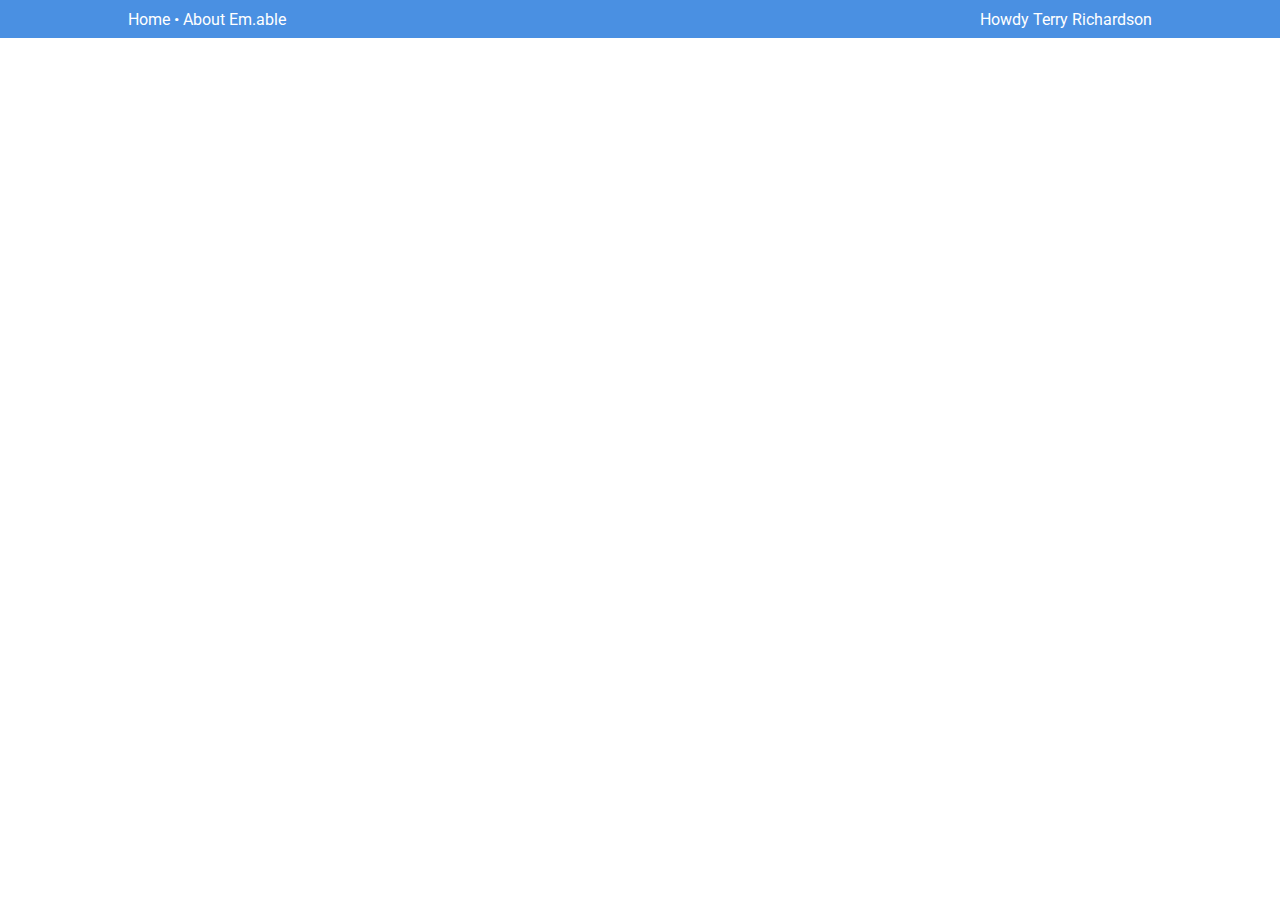
==== index.html @ 3f5e64c6 "Create div.top for index.html" ====
<!DOCTYPE html>
<html lang="en">
<head>
    <meta charset="UTF-8">
    <meta name="viewport" content="width=device-width, initial-scale=1.0">
    <meta http-equiv="X-UA-Compatible" content="ie=edge">
    <title>Document</title>
    <link rel="stylesheet" href="https://use.fontawesome.com/releases/v5.3.1/css/all.css" integrity="sha384-mzrmE5qonljUremFsqc01SB46JvROS7bZs3IO2EmfFsd15uHvIt+Y8vEf7N7fWAU" crossorigin="anonymous">


    <link href="https://fonts.googleapis.com/css?family=Roboto:400,500,700" rel="stylesheet">
    <link rel="stylesheet" href="./style/style.css">
    <link rel="import" href="top.html">
</head>
<body>
    <div class="top center">
        <div class="top-left">
            <p>Home • About Em.able</p>
        </div>
        <div class="top-right">
            <p><span id="hello">Howdy </span><span id="user">Terry Richardson </span><i class="fas fa-angle-down"></i>

            </p>
        </div>
    </div>
    <nav class="menu">

    </nav>
</body>
</html>
---- style/style.css ----
* {
    padding: 0;
    margin: 0;
    font-family: 'Roboto', sans-serif;
}
.center {
    padding:0 10vw;
}
.top {
    background-color: #4a90e2;
    color:#fff;
    display: flex;
    flex-direction: row;
    justify-content: space-between;
    align-items: center;
    height: 38px;
}
.top-right .hello {
    color:#d9e7f8;
    font-weight:500;
}
.top-right .user {
    font-weight: bold;
}
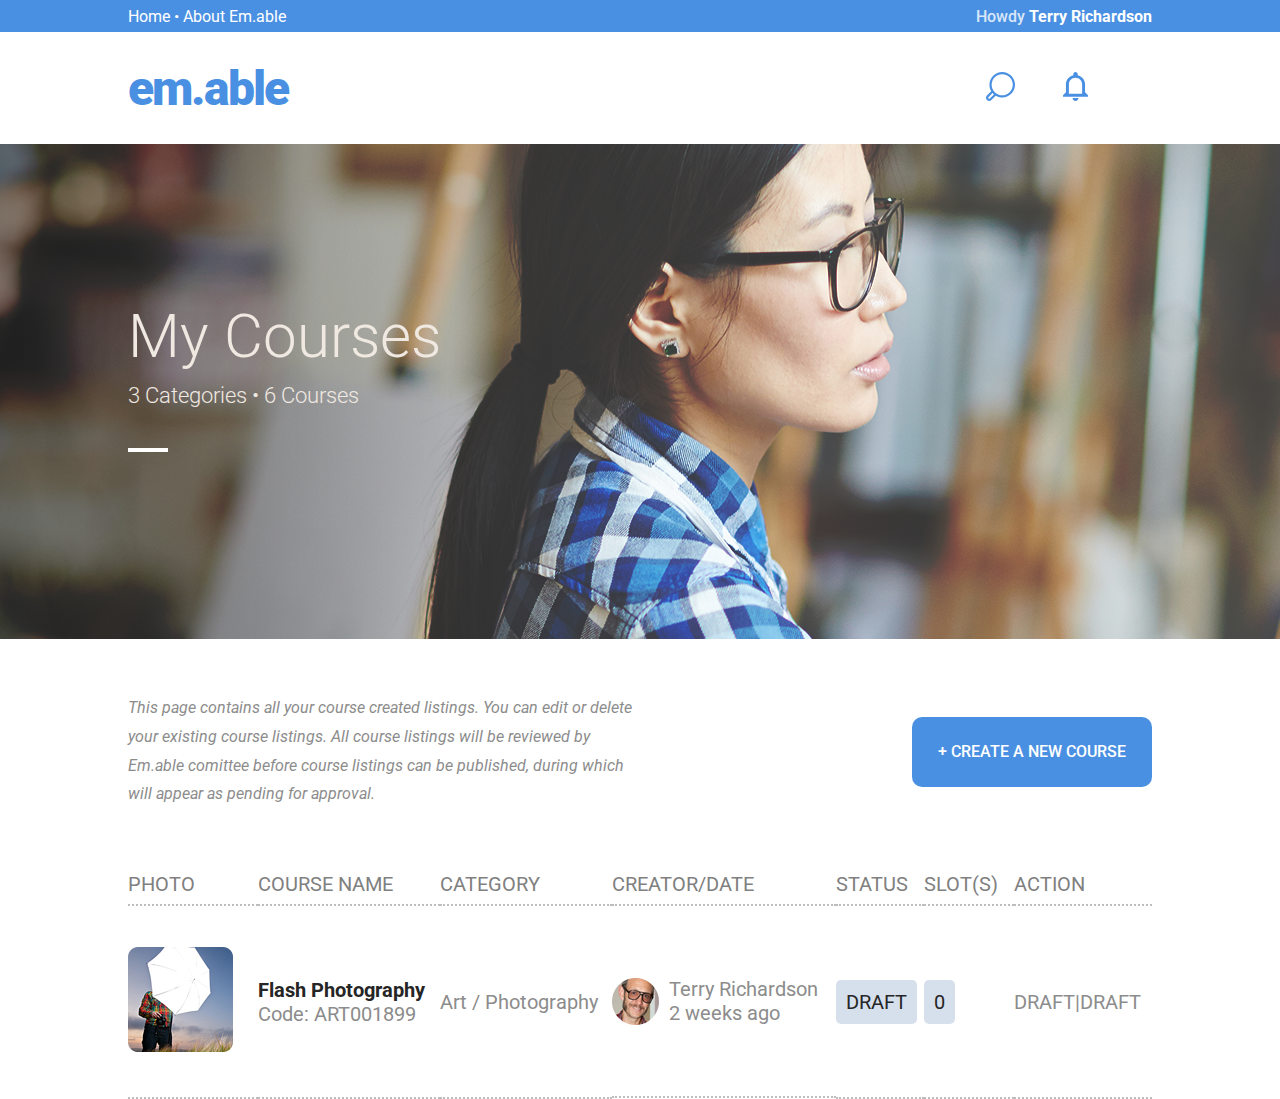
==== commit e8d8e1ee: "Create content for webpage" ====
--- a/index.html
+++ b/index.html
@@ -1,30 +1,94 @@
 <!DOCTYPE html>
 <html lang="en">
+
 <head>
     <meta charset="UTF-8">
     <meta name="viewport" content="width=device-width, initial-scale=1.0">
     <meta http-equiv="X-UA-Compatible" content="ie=edge">
     <title>Document</title>
-    <link rel="stylesheet" href="https://use.fontawesome.com/releases/v5.3.1/css/all.css" integrity="sha384-mzrmE5qonljUremFsqc01SB46JvROS7bZs3IO2EmfFsd15uHvIt+Y8vEf7N7fWAU" crossorigin="anonymous">
+    <link rel="stylesheet" href="https://use.fontawesome.com/releases/v5.3.1/css/all.css" integrity="sha384-mzrmE5qonljUremFsqc01SB46JvROS7bZs3IO2EmfFsd15uHvIt+Y8vEf7N7fWAU"
+        crossorigin="anonymous">
 
 
-    <link href="https://fonts.googleapis.com/css?family=Roboto:400,500,700" rel="stylesheet">
+    <link href="https://fonts.googleapis.com/css?family=Roboto:300,400,500,700,900" rel="stylesheet">
     <link rel="stylesheet" href="./style/style.css">
     <link rel="import" href="top.html">
 </head>
+
 <body>
-    <div class="top center">
-        <div class="top-left">
-            <p>Home • About Em.able</p>
+    <div class="top">
+        <div class="info center">
+            <div class="info-left">
+                <p>Home • About Em.able</p>
+            </div>
+            <div class="info-right">
+                <p><span class="hello">Howdy </span><span class="info-user">Terry Richardson </span>
+                    <a class="info-more" href="#"><i class="fas fa-angle-down"></i></a></i>
+                </p>
+            </div>
         </div>
-        <div class="top-right">
-            <p><span id="hello">Howdy </span><span id="user">Terry Richardson </span><i class="fas fa-angle-down"></i>
+        <nav class="menu center">
+            <div class="logo"><span>em.able</span></div>
+            <ul class="list-menu">
+                <li class="menu-item"><a href="#">My Courses</a></li>
+                <li class="menu-item"><a href="#">My Bookings</a></li>
+                <li class="menu-item"><a href="#">Dashboard</a></li>
+                <li class="menu-item"><a href="#">How it Works</a></li>
+                <li class="menu-item"><a href="#">All Courses</a></li>
+                <li class="menu-item"><a href="#">Blog</a></li>
+                <li class="menu-item"><a href="#">Course Leads</a></li>
+            </ul>
+            <div class="btn">
+                <span class="btn-search"><svg xmlns="http://www.w3.org/2000/svg" xmlns:xlink="http://www.w3.org/1999/xlink"
+                        width="29px" height="29px">
+                        <path fill-rule="evenodd" fill="rgb(74, 144, 226)" d="M25.256,3.746 C22.842,1.335 19.634,0.007 16.221,0.007 C16.220,0.007 16.221,0.007 16.220,0.007 C12.808,0.007 9.599,1.335 7.185,3.746 C4.772,6.158 3.443,9.364 3.443,12.774 C3.443,15.101 4.063,17.333 5.223,19.283 L0.894,23.607 C0.311,24.190 -0.011,24.966 -0.011,25.790 C-0.011,26.615 0.311,27.390 0.894,27.973 L1.009,28.088 C1.593,28.671 2.369,28.992 3.194,28.992 C4.019,28.992 4.795,28.671 5.379,28.088 L9.707,23.763 C11.658,24.922 13.891,25.541 16.220,25.541 C19.633,25.541 22.842,24.213 25.256,21.802 C27.669,19.391 28.998,16.184 28.998,12.774 C28.998,9.364 27.669,6.158 25.256,3.746 ZM3.818,26.529 C3.652,26.696 3.430,26.788 3.194,26.788 C2.958,26.788 2.737,26.696 2.570,26.529 L2.454,26.414 C2.288,26.247 2.196,26.026 2.196,25.790 C2.196,25.554 2.288,25.333 2.454,25.166 L6.529,21.095 C6.738,21.338 6.957,21.573 7.185,21.802 C7.414,22.030 7.650,22.249 7.893,22.458 L3.818,26.529 ZM23.695,20.243 C21.699,22.238 19.044,23.336 16.221,23.336 C13.397,23.336 10.743,22.238 8.746,20.243 C6.749,18.248 5.649,15.596 5.650,12.774 C5.650,9.953 6.749,7.300 8.746,5.305 C10.743,3.311 13.397,2.212 16.221,2.212 C19.044,2.212 21.699,3.311 23.695,5.305 C25.692,7.300 26.792,9.953 26.792,12.774 C26.791,15.596 25.692,18.248 23.695,20.243 Z" />
+                    </svg></span>
+                <span class="btn-notification"><svg xmlns="http://www.w3.org/2000/svg" xmlns:xlink="http://www.w3.org/1999/xlink"
+                        width="25px" height="29px">
+                        <path fill-rule="evenodd" fill="rgb(74, 144, 226)" d="M12.500,29.000 C14.118,29.000 15.441,27.695 15.441,26.100 L9.559,26.100 C9.559,27.695 10.882,29.000 12.500,29.000 ZM22.059,20.300 L22.059,12.325 C22.059,7.830 18.971,4.205 14.706,3.190 L14.706,2.175 C14.706,1.015 13.676,-0.000 12.500,-0.000 C11.324,-0.000 10.294,1.015 10.294,2.175 L10.294,3.190 C6.029,4.205 2.941,7.830 2.941,12.325 L2.941,20.300 L0.000,23.200 L0.000,24.650 L25.000,24.650 L25.000,23.200 L22.059,20.300 ZM19.118,21.750 L5.883,21.750 L5.883,12.325 C5.883,8.700 8.824,5.800 12.500,5.800 C16.176,5.800 19.118,8.700 19.118,12.325 L19.118,21.750 Z" />
+                    </svg></span>
+                <a href="#"><i class="fas fa-bars menu-responsive"></i></a>
+            </div>
 
-            </p>
+        </nav>
+    </div>
+    <section class="banner center">
+        <h1 class="title-course">My Courses</h1>
+        <p class="info-course">3 Categories • 6 Courses</p>
+        <p class="line"></p>
+    </section>
+    <section class="create-course center">
+        <p class="info-create-left">This page contains all your course created listings. You can edit or delete your
+            existing course listings. All course listings will be reviewed by Em.able comittee before course listings
+            can be published, during which will appear as pending for approval.</p>
+        <div class="info-create-right">
+            <a href="#" class="btn-create-course">+ Create a new Course</a>
         </div>
-    </div>
-    <nav class="menu">
+    </section>
+    <section class="table center">
+        <div style="overflow-x:auto;">
+            <table>
+                <tr>
+                    <th>PHOTO</th>
+                    <th>COURSE NAME</th>
+                    <th>CATEGORY</th>
+                    <th>CREATOR/DATE</th>
+                    <th>STATUS</th>
+                    <th>SLOT(S)</th>
+                    <th>ACTION</th>
+                </tr>
+                <tr>
+                    <td class="course-photo-column"><img class="course-photo" src="./img/photo-course-01.png"></td>
+                    <td><span class="course-name">Flash Photography</span><br><span class="course-code">Code: ART001899</span> </td>
+                    <td> <span class="course-category"> Art / Photography</span></td>
+                    <td class="course-creator-column"><img class="avatar-creator" src="img/avatar-creator.png"> <p class="info-creator"><span class="name-creator">Terry Richardson</span><br><span class="course-date">2 weeks ago</span></p></td>
+                    <td><span class="course-status">DRAFT</span></td>
+                    <td><span class="course-slot">0</span></td>
+                    <td><span class="course-action">DRAFT</span>|<span class="course-action">DRAFT</span></td>
+                </tr>
+            </table>
+        </div>
+    </section>
+</body>
 
-    </nav>
-</body>
 </html>--- a/style/style.css
+++ b/style/style.css
@@ -3,22 +3,238 @@
     margin: 0;
     font-family: 'Roboto', sans-serif;
 }
+a {
+    text-decoration: none;
+}
 .center {
+    min-width: 80vw;
     padding:0 10vw;
 }
-.top {
+/* Style top (information & menu bar)*/
+/*1. Style top infomation */
+.info {
     background-color: #4a90e2;
     color:#fff;
     display: flex;
     flex-direction: row;
     justify-content: space-between;
     align-items: center;
-    height: 38px;
-}
-.top-right .hello {
+    height: 2em;
+}
+.info-right .hello {
     color:#d9e7f8;
     font-weight:500;
 }
-.top-right .user {
+.info-right .info-user {
     font-weight: bold;
-}+}
+.info-right .info-more {
+    color:#ffffff;
+}
+/*2. Style menu bar*/
+.menu {
+    display: flex;
+    height: 7em;
+    background-color:#ffffff;
+    justify-content: center;
+    align-items: center;
+    overflow: hidden;
+}
+.menu .logo{
+    flex:1;
+    font-weight: 900;
+    letter-spacing: -2px;
+    color:#4a90e2;
+    font-size:3em;
+    margin-right: 40px;
+}
+.menu .list-menu {
+    height: 100%;
+    display:flex;
+    list-style: none;
+    flex-direction: row;
+    flex:8;
+}
+.menu-item {
+    margin-right: 2em;
+    height: 100%;
+    display: flex;
+    align-items: center;
+}
+.menu-item:hover {
+    border-bottom: #4a90e2 solid 3px;
+}
+.menu-item a{
+    font-size:1.1em;
+    color:#2c2c2c;
+    font-weight: 500;
+    display: flex;
+    min-height: 0em;
+}
+.menu-item a:hover{
+    color:#4a90e2;
+}
+.menu .btn {
+    display: flex;
+    flex:1;
+    flex-direction: row;
+    justify-content: flex-end;
+    align-items: center;
+}
+.menu .btn span{ 
+    padding-left:3em;
+}
+.menu-responsive {
+    display: none;
+    padding-left: 2em;
+    font-size:2em;
+    color: #4a90e2;
+}
+/* Style section banner*/
+.banner {
+    background-image:url('/img/demo-mycourse.jpg.png');
+    background-position: center;
+    background-repeat: no-repeat;
+    background-size:auto;
+    height:55vh;
+    color:#f0e9e1;
+    display: flex;
+    flex-direction: column;
+    justify-content: center;
+}
+.title-course {
+    font-size:60px;
+    font-weight: 300;
+}
+.info-course {
+    padding: 10px 0;
+    font-weight: 300;
+    font-size:1.4em;
+}
+.line { 
+    margin: 30px 0px;
+    width: 40px;
+    height: 4px;
+    background-color: #ffffff;
+}
+/* Style create course*/
+.create-course{
+    display: flex;
+    height: 25vh;
+    align-items: center;
+    
+}
+.info-create-left{
+    display: flex;
+    flex:3;
+    line-height: 180%;
+    font-style: italic;
+    color:#8c8c8c;
+}
+.info-create-right{
+    display: flex;
+    flex:3;
+    justify-content: flex-end;
+}
+.info-create-right .btn-create-course{
+    padding: 10px 20px;
+    display: flex;
+    justify-content: center;
+    align-items: center;
+    text-transform: uppercase;
+    background-color: #4a90e2;
+    width: 200px;
+    height: 50px;
+    border-radius: 10px;
+    color: #ffffff;
+    font-weight: 500;
+    
+}
+/* Table*/
+table {
+    border-collapse: collapse;
+    border-spacing: 0;
+    width: 100%;
+    font-size: 20px;
+}
+
+th {
+    border-bottom: #bdbdbd dotted 2px;
+    text-align: left;
+    padding: 8px 8px 8px 0px;
+    color:#808080;
+    font-weight: 400;
+}
+
+td {    
+    text-align: left;
+    padding-top: 20px;
+    padding-bottom: 20px;
+    border-bottom: #bdbdbd dotted 2px;
+    color: #8c8c8c;
+}
+.course-photo-column{
+    width: 130px;   
+}
+.course-photo {
+}
+.course-name {
+    font-size:20px;
+    font-weight: bold;
+    color: #252525;
+    line-break: 20px;
+}
+.course-code {
+
+}
+.course-category{
+
+}
+.course-status {
+    border-radius: 5px;
+    padding:10px;
+    color: #252525;
+    background-color: #d6e0ed;
+}
+.course-slot {
+    border-radius: 5px;
+    padding:10px;
+    color: #252525;
+    background-color: #d6e0ed;
+}
+.active {
+    background-color: #4a90e2;
+    color: #ffffff;
+}
+/* Style column Course/Date */
+.course-creator-column {
+    display: flex;
+    width: 100%;
+    height:150px;
+    align-items: center;
+}
+.avatar-creator {
+    width: 47px;
+    height: 47px;
+}
+.info-creator {
+    margin-left:10px;
+}
+.name-creator {
+    
+}
+
+.course-action {
+
+}
+
+/* Responsive */
+
+@media (max-width:1496px){
+    .menu .list-menu {
+        display: none;
+      }
+    .menu-responsive {
+        display: block;
+    }
+  }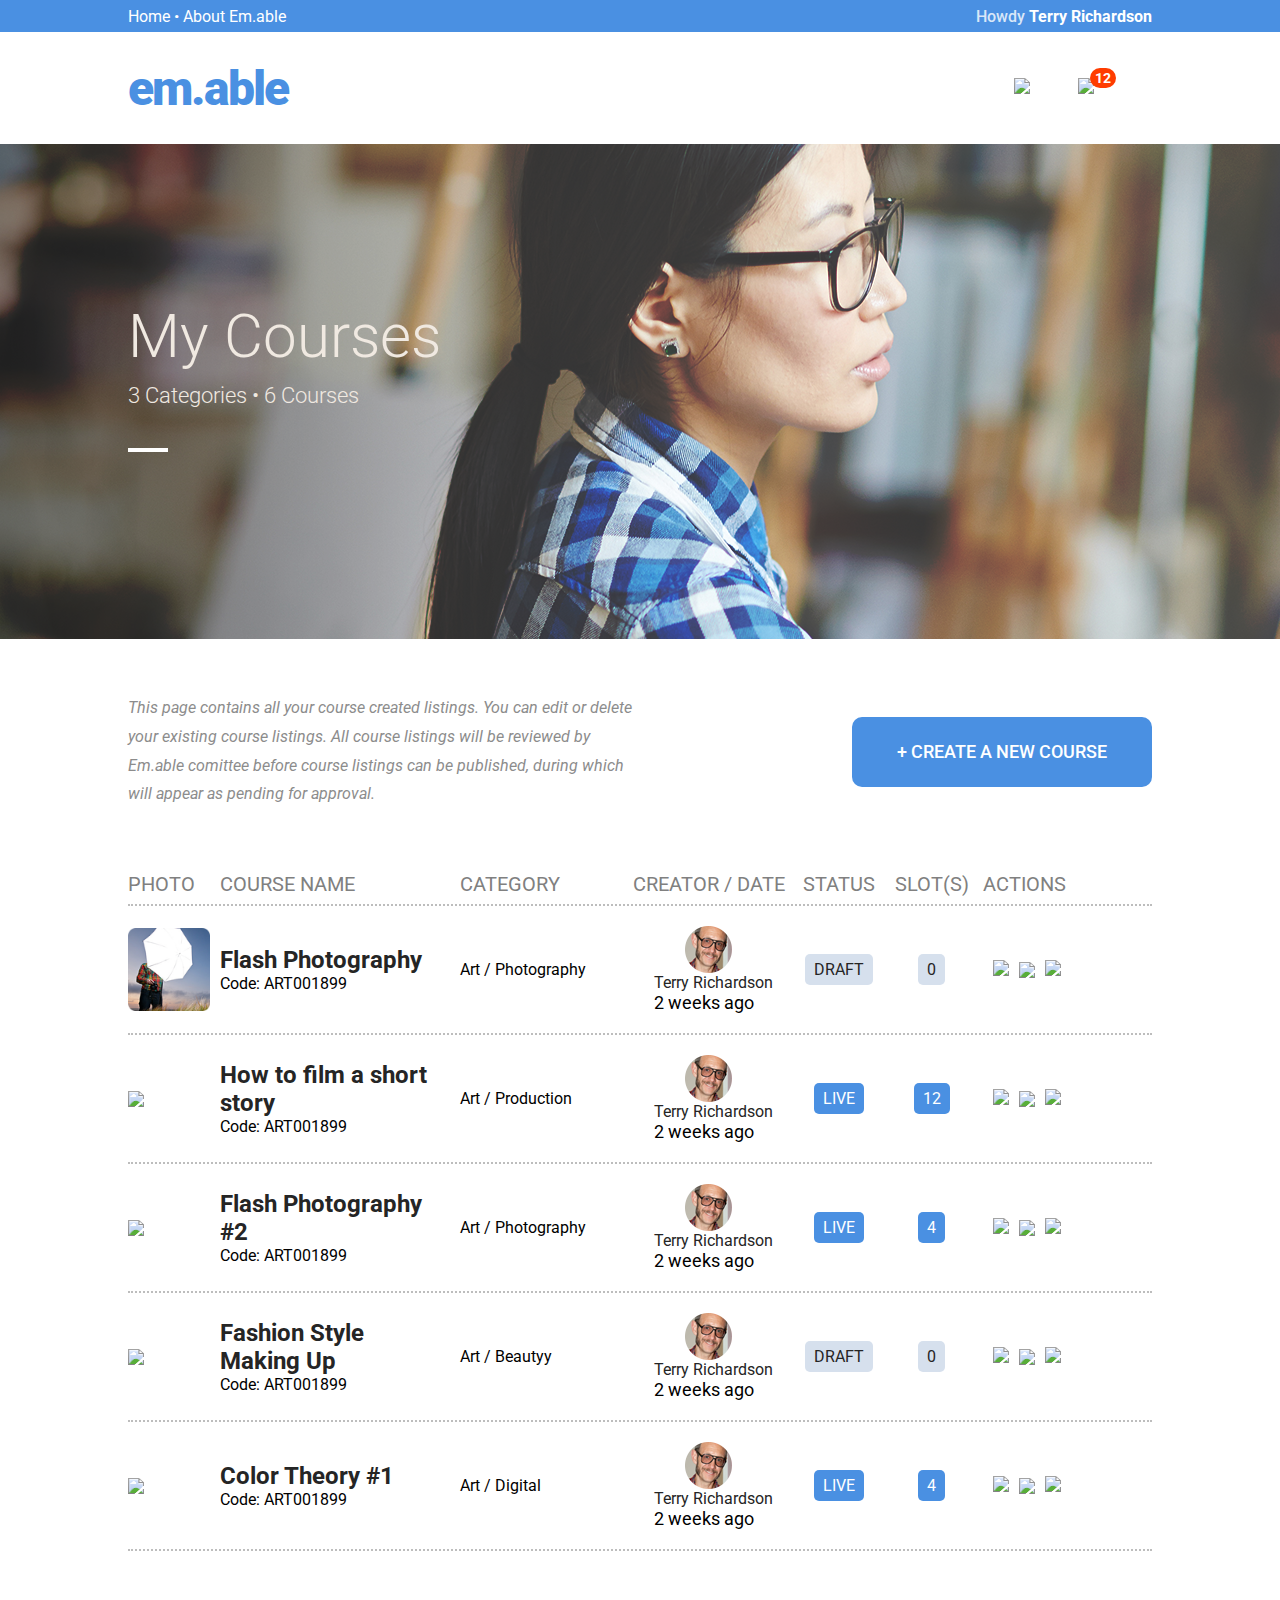
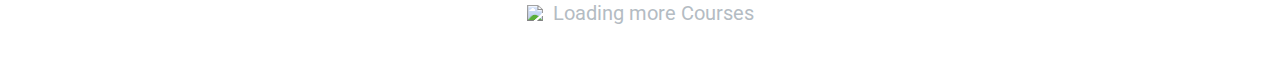
==== commit 89c78e41: "Update responsive" ====
--- a/index.html
+++ b/index.html
@@ -2,93 +2,144 @@
 <html lang="en">
 
 <head>
-    <meta charset="UTF-8">
-    <meta name="viewport" content="width=device-width, initial-scale=1.0">
-    <meta http-equiv="X-UA-Compatible" content="ie=edge">
-    <title>Document</title>
-    <link rel="stylesheet" href="https://use.fontawesome.com/releases/v5.3.1/css/all.css" integrity="sha384-mzrmE5qonljUremFsqc01SB46JvROS7bZs3IO2EmfFsd15uHvIt+Y8vEf7N7fWAU"
-        crossorigin="anonymous">
-
-
-    <link href="https://fonts.googleapis.com/css?family=Roboto:300,400,500,700,900" rel="stylesheet">
-    <link rel="stylesheet" href="./style/style.css">
-    <link rel="import" href="top.html">
+  <meta charset="UTF-8">
+  <meta name="viewport" content="width=device-width">
+  <meta http-equiv="X-UA-Compatible" content="ie=edge">
+  <title>Document</title>
+  <link rel="stylesheet" href="https://use.fontawesome.com/releases/v5.3.1/css/all.css" integrity="sha384-mzrmE5qonljUremFsqc01SB46JvROS7bZs3IO2EmfFsd15uHvIt+Y8vEf7N7fWAU"
+    crossorigin="anonymous">
+  <link href="https://fonts.googleapis.com/css?family=Roboto:300,400,500,700,900" rel="stylesheet">
+  <link rel="stylesheet" href="./style/style.css">
+  <link rel="import" href="top.html">
 </head>
 
 <body>
-    <div class="top">
-        <div class="info center">
-            <div class="info-left">
-                <p>Home • About Em.able</p>
-            </div>
-            <div class="info-right">
-                <p><span class="hello">Howdy </span><span class="info-user">Terry Richardson </span>
-                    <a class="info-more" href="#"><i class="fas fa-angle-down"></i></a></i>
-                </p>
-            </div>
+  <div class="top">
+    <div class="info center">
+      <div class="info-left">
+        <p>Home • About Em.able</p>
+      </div>
+      <div class="info-right">
+        <p><span class="hello">Howdy </span><span class="info-user">Terry Richardson </span>
+          <a class="info-more" href="#"><i class="fas fa-angle-down"></i></a></i>
+        </p>
+      </div>
+    </div>
+    <nav class="menu center">
+      <div class="logo"><span>em.able</span></div>
+      <ul class="list-menu">
+        <li class="menu-item"><a href="#">My Courses</a></li>
+        <li class="menu-item"><a href="#">My Bookings</a></li>
+        <li class="menu-item"><a href="#">Dashboard</a></li>
+        <li class="menu-item"><a href="#">How it Works</a></li>
+        <li class="menu-item"><a href="#">All Courses</a></li>
+        <li class="menu-item"><a href="#">Blog</a></li>
+        <li class="menu-item"><a href="#">Course Leads</a></li>
+      </ul>
+      <div class="btn">
+        <a href="#"><img class="btn-search" src="./img/search.svg"></a>
+        <a href="#"><img class="btn-notification" src="./img/notification.svg"><span class="number-notification" src="./img/number.svg">12</span></a>
+        <a href="#"><i class="fas fa-bars menu-responsive"></i></a>
+      </div>
+    </nav>
+  </div>
+  <section class="banner center">
+    <h1 class="title-course">My Courses</h1>
+    <p class="info-course">3 Categories • 6 Courses</p>
+    <p class="line"></p>
+  </section>
+  <section class="create-course center">
+    <p class="info-create-left">This page contains all your course created listings. You can edit or delete your
+      existing course listings. All course listings will be reviewed by Em.able comittee before course listings
+      can be published, during which will appear as pending for approval.</p>
+    <div class="info-create-right">
+      <button class="btn-create-course">+ Create a new Course</button>
+    </div>
+  </section>
+  <section>
+    <div class="table center">
+      <div class="flex-row-table ">
+        <div class="col-photo heading">PHOTO</div>
+        <div class="col-course-name heading">COURSE NAME</div>
+        <div class="col-category heading">CATEGORY</div>
+        <div class="col-creator-and-date heading">CREATOR / DATE</div>
+        <div class="col-status heading">STATUS</div>
+        <div class="col-slot heading">SLOT(S)</div>
+        <div class="col-action heading">ACTIONS</div>
+      </div>
+      <div class="flex-row-table">
+        <div class="col-photo"><img src="./img/photo-course-01.png"></div>
+        <div class="col-course-name"><span class="course-name">Flash Photography</span><span class="course-code">Code:
+            ART001899</span></div>
+        <div class="col-category"><span class="course-category"> Art / Photography</span></div>
+        <div class="col-creator-and-date"><img class="avatar-creator" src="img/avatar-creator.png">
+          <p class="info-creator"><span class="name-creator">Terry Richardson</span><br><span class="created-date">2
+              weeks ago</span></p>
         </div>
-        <nav class="menu center">
-            <div class="logo"><span>em.able</span></div>
-            <ul class="list-menu">
-                <li class="menu-item"><a href="#">My Courses</a></li>
-                <li class="menu-item"><a href="#">My Bookings</a></li>
-                <li class="menu-item"><a href="#">Dashboard</a></li>
-                <li class="menu-item"><a href="#">How it Works</a></li>
-                <li class="menu-item"><a href="#">All Courses</a></li>
-                <li class="menu-item"><a href="#">Blog</a></li>
-                <li class="menu-item"><a href="#">Course Leads</a></li>
-            </ul>
-            <div class="btn">
-                <span class="btn-search"><svg xmlns="http://www.w3.org/2000/svg" xmlns:xlink="http://www.w3.org/1999/xlink"
-                        width="29px" height="29px">
-                        <path fill-rule="evenodd" fill="rgb(74, 144, 226)" d="M25.256,3.746 C22.842,1.335 19.634,0.007 16.221,0.007 C16.220,0.007 16.221,0.007 16.220,0.007 C12.808,0.007 9.599,1.335 7.185,3.746 C4.772,6.158 3.443,9.364 3.443,12.774 C3.443,15.101 4.063,17.333 5.223,19.283 L0.894,23.607 C0.311,24.190 -0.011,24.966 -0.011,25.790 C-0.011,26.615 0.311,27.390 0.894,27.973 L1.009,28.088 C1.593,28.671 2.369,28.992 3.194,28.992 C4.019,28.992 4.795,28.671 5.379,28.088 L9.707,23.763 C11.658,24.922 13.891,25.541 16.220,25.541 C19.633,25.541 22.842,24.213 25.256,21.802 C27.669,19.391 28.998,16.184 28.998,12.774 C28.998,9.364 27.669,6.158 25.256,3.746 ZM3.818,26.529 C3.652,26.696 3.430,26.788 3.194,26.788 C2.958,26.788 2.737,26.696 2.570,26.529 L2.454,26.414 C2.288,26.247 2.196,26.026 2.196,25.790 C2.196,25.554 2.288,25.333 2.454,25.166 L6.529,21.095 C6.738,21.338 6.957,21.573 7.185,21.802 C7.414,22.030 7.650,22.249 7.893,22.458 L3.818,26.529 ZM23.695,20.243 C21.699,22.238 19.044,23.336 16.221,23.336 C13.397,23.336 10.743,22.238 8.746,20.243 C6.749,18.248 5.649,15.596 5.650,12.774 C5.650,9.953 6.749,7.300 8.746,5.305 C10.743,3.311 13.397,2.212 16.221,2.212 C19.044,2.212 21.699,3.311 23.695,5.305 C25.692,7.300 26.792,9.953 26.792,12.774 C26.791,15.596 25.692,18.248 23.695,20.243 Z" />
-                    </svg></span>
-                <span class="btn-notification"><svg xmlns="http://www.w3.org/2000/svg" xmlns:xlink="http://www.w3.org/1999/xlink"
-                        width="25px" height="29px">
-                        <path fill-rule="evenodd" fill="rgb(74, 144, 226)" d="M12.500,29.000 C14.118,29.000 15.441,27.695 15.441,26.100 L9.559,26.100 C9.559,27.695 10.882,29.000 12.500,29.000 ZM22.059,20.300 L22.059,12.325 C22.059,7.830 18.971,4.205 14.706,3.190 L14.706,2.175 C14.706,1.015 13.676,-0.000 12.500,-0.000 C11.324,-0.000 10.294,1.015 10.294,2.175 L10.294,3.190 C6.029,4.205 2.941,7.830 2.941,12.325 L2.941,20.300 L0.000,23.200 L0.000,24.650 L25.000,24.650 L25.000,23.200 L22.059,20.300 ZM19.118,21.750 L5.883,21.750 L5.883,12.325 C5.883,8.700 8.824,5.800 12.500,5.800 C16.176,5.800 19.118,8.700 19.118,12.325 L19.118,21.750 Z" />
-                    </svg></span>
-                <a href="#"><i class="fas fa-bars menu-responsive"></i></a>
-            </div>
-
-        </nav>
+        <div class="col-status"><span class="course-status">DRAFT</span></div>
+        <div class="col-slot"><span class="course-slot">0</span></div>
+        <div class="col-action"><a href="#edit"><img class="course-action" id="btn-edit" src="./img/edit.svg"></a><img
+            src="img/divide.svg"><a href="#earse"><img class="course-action" id="btn-earse" src="./img/earse.svg"></a></div>
+      </div>
+      <div class="flex-row-table">
+        <div class="col-photo"><img src="./img/photo-course-02.png"></div>
+        <div class="col-course-name"><span class="course-name">How to film a short story</span><span class="course-code">Code:
+            ART001899</span></div>
+        <div class="col-category"><span class="course-category"> Art / Production</span></div>
+        <div class="col-creator-and-date"><img class="avatar-creator" src="img/avatar-creator.png">
+          <p class="info-creator"><span class="name-creator">Terry Richardson</span><br><span class="created-date">2
+              weeks ago</span></p>
+        </div>
+        <div class="col-status"><span class="course-status active">LIVE</span></div>
+        <div class="col-slot"><span class="course-slot active">12</span></div>
+        <div class="col-action"><a href="#edit"><img class="course-action" id="btn-edit" src="./img/edit.svg"></a><img
+            src="img/divide.svg"><a href="#earse"><img class="course-action" id="btn-earse" src="./img/earse.svg"></a></div>
+      </div>
+      <div class="flex-row-table">
+        <div class="col-photo"><img src="./img/photo-course-03.png"></div>
+        <div class="col-course-name"><span class="course-name">Flash Photography #2</span><span class="course-code">Code:
+            ART001899</span></div>
+        <div class="col-category"><span class="course-category"> Art / Photography</span></div>
+        <div class="col-creator-and-date"><img class="avatar-creator" src="img/avatar-creator.png">
+          <p class="info-creator"><span class="name-creator">Terry Richardson</span><br><span class="created-date">2
+              weeks ago</span></p>
+        </div>
+        <div class="col-status"><span class="course-status active">LIVE</span></div>
+        <div class="col-slot"><span class="course-slot active">4</span></div>
+        <div class="col-action"><a href="#edit"><img class="course-action" id="btn-edit" src="./img/edit.svg"></a><img
+            src="img/divide.svg"><a href="#earse"><img class="course-action" id="btn-earse" src="./img/earse.svg"></a></div>
+      </div>
+      <div class="flex-row-table">
+        <div class="col-photo"><img src="./img/photo-course-04.png"></div>
+        <div class="col-course-name"><span class="course-name">Fashion Style Making Up</span><span class="course-code">Code:
+            ART001899</span></div>
+        <div class="col-category"><span class="course-category">Art / Beautyy</span></div>
+        <div class="col-creator-and-date"><img class="avatar-creator" src="img/avatar-creator.png">
+          <p class="info-creator"><span class="name-creator">Terry Richardson</span><br><span class="created-date">2
+              weeks ago</span></p>
+        </div>
+        <div class="col-status"><span class="course-status">DRAFT</span></div>
+        <div class="col-slot"><span class="course-slot">0</span></div>
+        <div class="col-action"><a href="#edit"><img class="course-action" id="btn-edit" src="./img/edit.svg"></a><img
+            src="img/divide.svg"><a href="#earse"><img class="course-action" id="btn-earse" src="./img/earse.svg"></a></div>
+      </div>
+      <div class="flex-row-table">
+        <div class="col-photo"><img src="./img/photo-course-05.png"></div>
+        <div class="col-course-name"><span class="course-name">Color Theory #1</span><span class="course-code">Code:
+            ART001899</span></div>
+        <div class="col-category"><span class="course-category">Art / Digital</span></div>
+        <div class="col-creator-and-date"><img class="avatar-creator" src="img/avatar-creator.png">
+          <p class="info-creator"><span class="name-creator">Terry Richardson</span><br><span class="created-date">2
+              weeks ago</span></p>
+        </div>
+        <div class="col-status"><span class="course-status active">LIVE</span></div>
+        <div class="col-slot"><span class="course-slot active">4</span></div>
+        <div class="col-action"><a href="#edit"><img class="course-action" id="btn-edit" src="./img/edit.svg"></a><img
+            src="img/divide.svg"><a href="#earse"><img class="course-action" id="btn-earse" src="./img/earse.svg"></a></div>
+      </div>
     </div>
-    <section class="banner center">
-        <h1 class="title-course">My Courses</h1>
-        <p class="info-course">3 Categories • 6 Courses</p>
-        <p class="line"></p>
-    </section>
-    <section class="create-course center">
-        <p class="info-create-left">This page contains all your course created listings. You can edit or delete your
-            existing course listings. All course listings will be reviewed by Em.able comittee before course listings
-            can be published, during which will appear as pending for approval.</p>
-        <div class="info-create-right">
-            <a href="#" class="btn-create-course">+ Create a new Course</a>
-        </div>
-    </section>
-    <section class="table center">
-        <div style="overflow-x:auto;">
-            <table>
-                <tr>
-                    <th>PHOTO</th>
-                    <th>COURSE NAME</th>
-                    <th>CATEGORY</th>
-                    <th>CREATOR/DATE</th>
-                    <th>STATUS</th>
-                    <th>SLOT(S)</th>
-                    <th>ACTION</th>
-                </tr>
-                <tr>
-                    <td class="course-photo-column"><img class="course-photo" src="./img/photo-course-01.png"></td>
-                    <td><span class="course-name">Flash Photography</span><br><span class="course-code">Code: ART001899</span> </td>
-                    <td> <span class="course-category"> Art / Photography</span></td>
-                    <td class="course-creator-column"><img class="avatar-creator" src="img/avatar-creator.png"> <p class="info-creator"><span class="name-creator">Terry Richardson</span><br><span class="course-date">2 weeks ago</span></p></td>
-                    <td><span class="course-status">DRAFT</span></td>
-                    <td><span class="course-slot">0</span></td>
-                    <td><span class="course-action">DRAFT</span>|<span class="course-action">DRAFT</span></td>
-                </tr>
-            </table>
-        </div>
-    </section>
+  </section>
+  <p class="loading-more center"><img src="./img/loading.svg"> Loading more Courses</p>
 </body>
 
 </html>--- a/style/style.css
+++ b/style/style.css
@@ -3,238 +3,453 @@
     margin: 0;
     font-family: 'Roboto', sans-serif;
 }
+
 a {
     text-decoration: none;
 }
+
 .center {
     min-width: 80vw;
-    padding:0 10vw;
-}
+    padding: 0 10vw;
+}
+
 /* Style top (information & menu bar)*/
 /*1. Style top infomation */
 .info {
     background-color: #4a90e2;
-    color:#fff;
+    color: #fff;
     display: flex;
     flex-direction: row;
     justify-content: space-between;
     align-items: center;
     height: 2em;
 }
+
 .info-right .hello {
-    color:#d9e7f8;
-    font-weight:500;
-}
+    color: #d9e7f8;
+    font-weight: 500;
+}
+
 .info-right .info-user {
     font-weight: bold;
 }
+
 .info-right .info-more {
-    color:#ffffff;
-}
+    color: #ffffff;
+}
+
 /*2. Style menu bar*/
 .menu {
     display: flex;
     height: 7em;
-    background-color:#ffffff;
+    background-color: #ffffff;
     justify-content: center;
     align-items: center;
     overflow: hidden;
 }
-.menu .logo{
-    flex:1;
+
+.menu .logo {
+    flex: 1;
     font-weight: 900;
     letter-spacing: -2px;
-    color:#4a90e2;
-    font-size:3em;
+    color: #4a90e2;
+    font-size: 3em;
     margin-right: 40px;
 }
+
 .menu .list-menu {
     height: 100%;
-    display:flex;
+    display: flex;
     list-style: none;
     flex-direction: row;
-    flex:8;
-}
+    flex: 8;
+}
+
 .menu-item {
     margin-right: 2em;
     height: 100%;
     display: flex;
     align-items: center;
 }
+
 .menu-item:hover {
     border-bottom: #4a90e2 solid 3px;
 }
-.menu-item a{
-    font-size:1.1em;
-    color:#2c2c2c;
+
+.menu-item a {
+    font-size: 20px;
+    color: #2c2c2c;
     font-weight: 500;
     display: flex;
     min-height: 0em;
 }
-.menu-item a:hover{
-    color:#4a90e2;
-}
+
+.menu-item a:hover {
+    color: #4a90e2;
+}
+
 .menu .btn {
     display: flex;
-    flex:1;
+    flex: 1;
     flex-direction: row;
     justify-content: flex-end;
-    align-items: center;
-}
-.menu .btn span{ 
-    padding-left:3em;
-}
+    align-items: flex-start;
+}
+
+.btn-search,
+.btn-notification {
+    margin-left: 3em;
+    user-select: none;
+}
+
+.btn-notification {
+    position: absolute;
+}
+
+.number-notification {
+    background-color: #ff3c00;
+    padding: 2px 5px;
+    position: relative;
+    color: #ffffff;
+    font-size: 14px;
+    font-weight: bold;
+    border-radius: 10px;
+    left: 60px;
+    top: -10px;
+    user-select: none;
+}
+
 .menu-responsive {
     display: none;
-    padding-left: 2em;
-    font-size:2em;
+    padding-left: 3em;
+    font-size: 2em;
     color: #4a90e2;
 }
+
 /* Style section banner*/
 .banner {
-    background-image:url('/img/demo-mycourse.jpg.png');
+    background-image: url('/img/demo-mycourse.jpg.png');
     background-position: center;
     background-repeat: no-repeat;
-    background-size:auto;
-    height:55vh;
-    color:#f0e9e1;
+    background-size: auto;
+    height: 55vh;
+    color: #f0e9e1;
     display: flex;
     flex-direction: column;
     justify-content: center;
 }
+
 .title-course {
-    font-size:60px;
+    font-size: 60px;
     font-weight: 300;
 }
+
 .info-course {
     padding: 10px 0;
     font-weight: 300;
-    font-size:1.4em;
-}
-.line { 
+    font-size: 1.4em;
+}
+
+.line {
     margin: 30px 0px;
     width: 40px;
     height: 4px;
     background-color: #ffffff;
 }
+
 /* Style create course*/
-.create-course{
-    display: flex;
-    height: 25vh;
-    align-items: center;
-    
-}
-.info-create-left{
-    display: flex;
-    flex:3;
+.create-course {
+    display: flex;
+    min-height: 25vh;
+    align-items: center;
+    flex-wrap: wrap;
+}
+
+.info-create-left {
+    padding: 20px 0px;
+    min-width: 380px;
+    display: flex;
+    flex: 3;
     line-height: 180%;
     font-style: italic;
-    color:#8c8c8c;
-}
-.info-create-right{
-    display: flex;
-    flex:3;
+    color: #8c8c8c;
+}
+
+.info-create-right {
+    margin: 20px 0px;
+    display: flex;
+    flex: 3;
     justify-content: flex-end;
 }
-.info-create-right .btn-create-course{
-    padding: 10px 20px;
+
+.info-create-right .btn-create-course {
     display: flex;
     justify-content: center;
     align-items: center;
     text-transform: uppercase;
     background-color: #4a90e2;
-    width: 200px;
-    height: 50px;
+    width: 300px;
+    height: 70px;
     border-radius: 10px;
     color: #ffffff;
     font-weight: 500;
-    
-}
-/* Table*/
-table {
-    border-collapse: collapse;
-    border-spacing: 0;
-    width: 100%;
-    font-size: 20px;
-}
-
-th {
+    font-size: 18px;
+    border-style: none;
+}
+
+/* Table flex */
+.flex-row-table {
+    display: flex;
     border-bottom: #bdbdbd dotted 2px;
-    text-align: left;
-    padding: 8px 8px 8px 0px;
-    color:#808080;
-    font-weight: 400;
-}
-
-td {    
+}
+
+.col-photo,
+.col-course-name,
+.col-category,
+.col-creator-and-date,
+.col-status,
+.col-slot,
+.col-action {
+    display: flex;
     text-align: left;
     padding-top: 20px;
     padding-bottom: 20px;
-    border-bottom: #bdbdbd dotted 2px;
-    color: #8c8c8c;
-}
-.course-photo-column{
-    width: 130px;   
-}
-.course-photo {
-}
+    padding-right: 10px;
+    justify-content: flex-start;
+    align-items: center;
+}
+
+.col-photo {
+    flex: 1 1 8.333%;
+}
+
+.col-course-name {
+    flex: 1 3 25%;
+    flex-direction: column;
+    justify-content: center;
+    align-items: flex-start;
+}
+
+.col-category {
+    flex: 1 2 16.666%;
+    /* min-width: 100px; */
+}
+
+.col-creator-and-date {
+    flex: 1 2 16.666%;
+    /* min-width: 100px; */
+}
+
+.col-status {
+    flex: 1 1 8.333%;
+    /* min-width: 50px; */
+}
+
+.col-slot {
+    flex: 1 1 8.333%;
+    /* min-width: 50px; */
+}
+
+.col-action {
+    flex: 1 2 16.666%;
+    /* min-width: 50px; */
+}
+
+.heading {
+    font-size: 20px;
+    text-align: left;
+    padding: 8px 8px 8px 0px;
+    color: #808080;
+    font-weight: 400;
+    padding-right: 10px;
+}
+
+.col-photo img {
+    max-width: 100%;
+    height: auto;
+}
+
 .course-name {
-    font-size:20px;
+    font-size: 24px;
     font-weight: bold;
     color: #252525;
-    line-break: 20px;
-}
-.course-code {
-
-}
-.course-category{
-
-}
-.course-status {
+}
+
+.course-status,
+.course-slot {
     border-radius: 5px;
-    padding:10px;
+    padding: 0.5vw 0.7vw;
     color: #252525;
     background-color: #d6e0ed;
 }
-.course-slot {
-    border-radius: 5px;
-    padding:10px;
-    color: #252525;
-    background-color: #d6e0ed;
-}
+
 .active {
     background-color: #4a90e2;
     color: #ffffff;
 }
+
 /* Style column Course/Date */
-.course-creator-column {
-    display: flex;
-    width: 100%;
-    height:150px;
-    align-items: center;
-}
 .avatar-creator {
-    width: 47px;
-    height: 47px;
-}
+    max-width: 100%;
+    height: auto;
+}
+
 .info-creator {
-    margin-left:10px;
-}
+    margin-left: 10px;
+}
+
 .name-creator {
-    
-}
-
+    color: #252525;
+}
+
+.created-date {
+    font-size: 18px;
+}
+
+/* Style course status */
 .course-action {
-
+    margin: 10px;
+    max-width: 100%;
+}
+
+.loading-more {
+    margin: 50px 0px;
+    display: flex;
+    justify-content: center;
+    align-items: center;
+    color: #b4bcc3;
+    font-size: 20px;
+}
+
+.loading-more img {
+    margin-right: 10px;
 }
 
 /* Responsive */
-
-@media (max-width:1496px){
+@media (max-width:1558px) {
     .menu .list-menu {
         display: none;
-      }
+    }
+
     .menu-responsive {
         display: block;
     }
-  }+}
+
+@media (max-width:1448px) {
+    .col-creator-and-date {
+        flex-direction: column;
+    }
+
+    .col-status,
+    .col-slot {
+        align-items: center;
+        justify-content: center;
+    }
+}
+
+@media (max-width:1184px) {
+    .table * {
+        font-size: 14px;
+    }
+}
+
+@media (max-width:1110px) {
+    .avatar-creator {
+        display: none;
+    }
+
+    .col-creator-and-date {
+        align-items: flex-start;
+        justify-content: center;
+    }
+
+    .info-creator {
+        margin: 0;
+    }
+}
+
+@media (max-width:896px) {
+    .create-course {
+        flex-direction: column;
+    }
+
+    /* .btn-create-course {
+        justify-content: center;
+        margin: 20px 0px;
+        width: 150px!important;
+        height: 35px!important;
+        border-radius: 10px;
+        color: #ffffff;
+        font-weight: 500;
+        font-size: 14px;
+    } */
+}
+
+@media (max-width:896px) {
+    .col-photo {
+        display: none;
+    }
+
+    .menu .logo {
+        font-size: 32px;
+    }
+
+    .info {
+        font-size: 12px;
+    }
+
+    .info-create-left {
+        font-size: 14px;
+    }
+
+    .heading {
+        font-size: 12px;
+        text-align: center;
+    }
+
+    .col-action.heading {
+        justify-content: center;
+    }
+}
+
+@media (max-width:666px) {
+    .col-category {
+        display: none;
+    }
+
+    .course-action {
+        width: 50%;
+    }
+}
+
+@media (max-width:411px) {
+    .info-create-left {
+        display: none;
+    }
+    .table * {
+        font-size: 12px;
+    }
+
+    .heading {
+        font-size: 10px;
+    }
+
+    .btn-search,
+    .btn-notification {
+        margin-left: 0;
+    }
+
+    .menu-responsive {
+        padding-left: 0;
+    }
+
+    .menu .btn {
+        justify-content: space-between;
+    }
+
+    .number-notification {
+        left: 10px;
+        top: -10px;
+    }
+}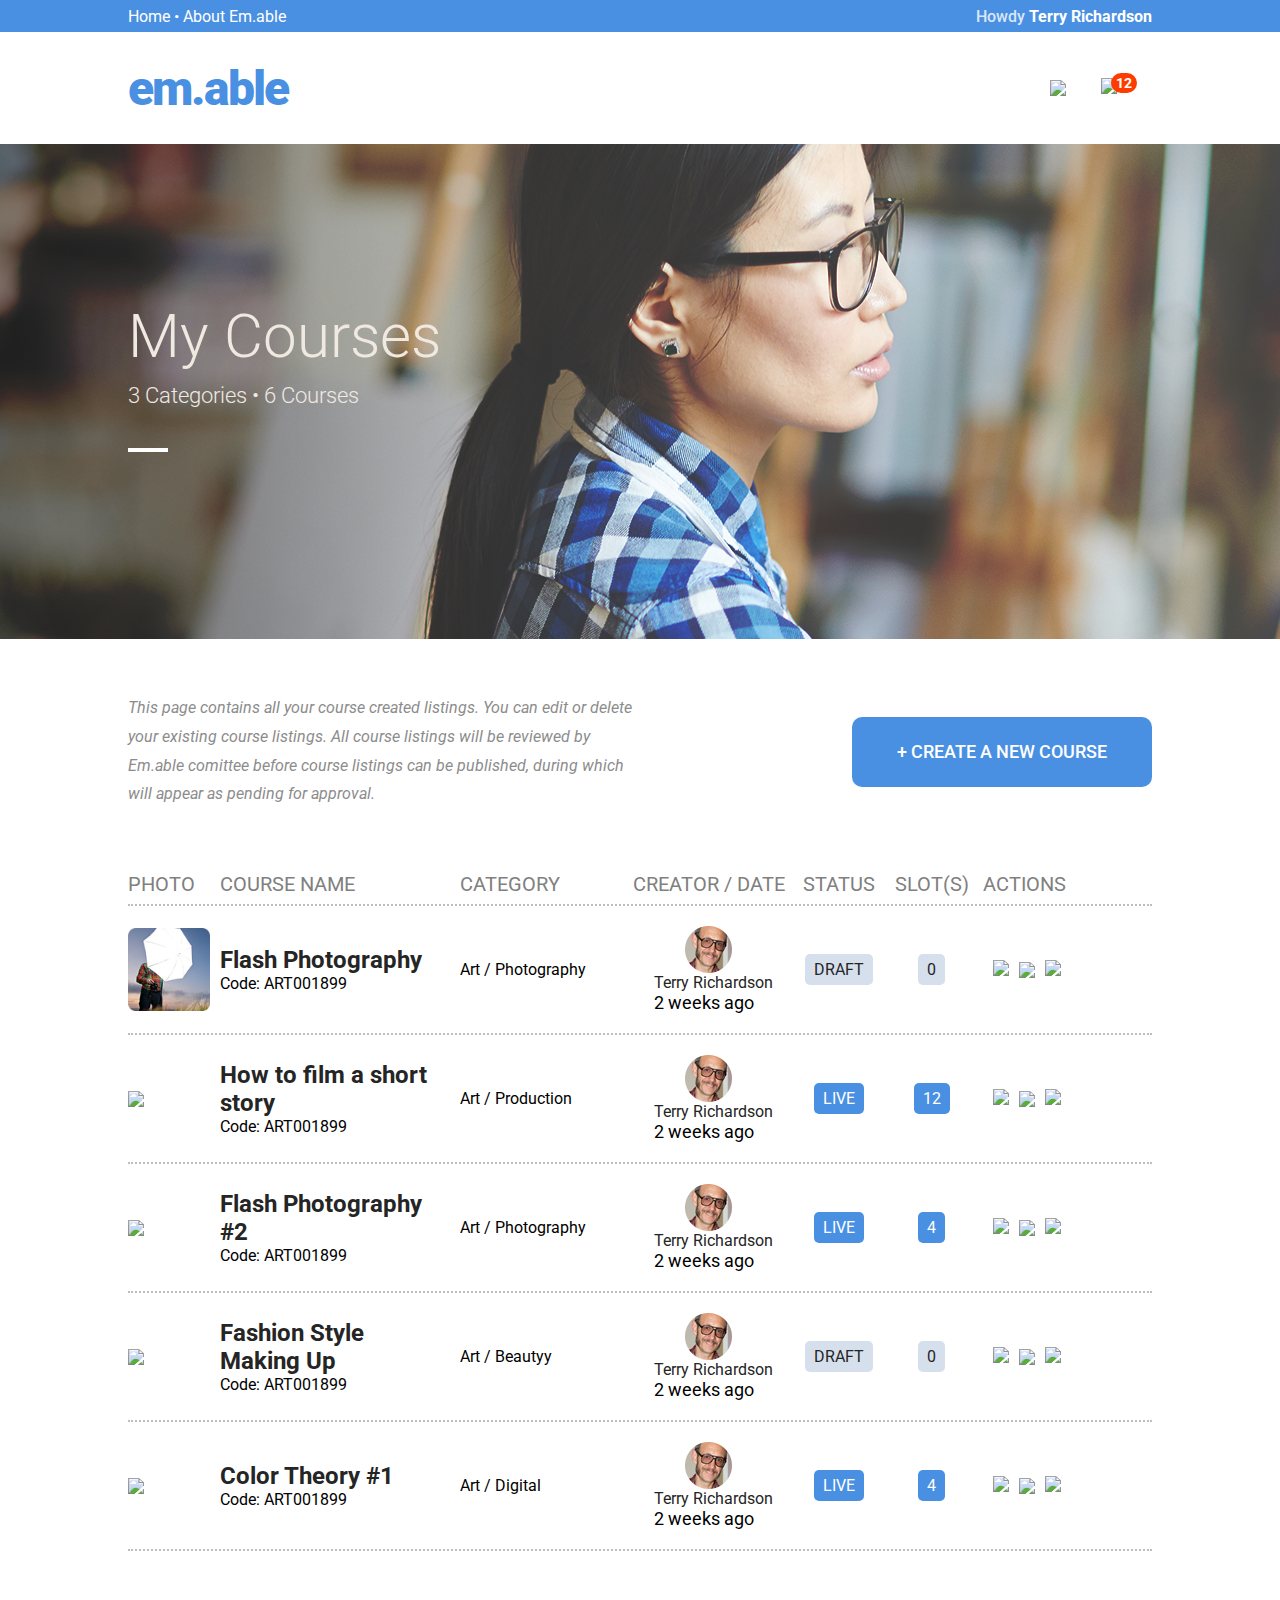
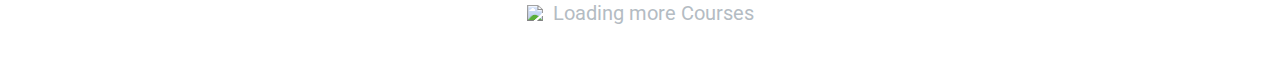
==== commit a1e7ce7f: "Update responsive for menu button" ====
--- a/index.html
+++ b/index.html
@@ -37,9 +37,12 @@
         <li class="menu-item"><a href="#">Course Leads</a></li>
       </ul>
       <div class="btn">
-        <a href="#"><img class="btn-search" src="./img/search.svg"></a>
-        <a href="#"><img class="btn-notification" src="./img/notification.svg"><span class="number-notification" src="./img/number.svg">12</span></a>
-        <a href="#"><i class="fas fa-bars menu-responsive"></i></a>
+        <img class="btn-search" src="./img/search.svg">
+        <div class="btn-notification">
+          <img src="img/notification.svg">
+          <span class="number-notification">12</span>
+        </div>
+        <i class="fas fa-bars menu-responsive"></i>
       </div>
     </nav>
   </div>
--- a/style/style.css
+++ b/style/style.css
@@ -93,35 +93,35 @@
     flex: 1;
     flex-direction: row;
     justify-content: flex-end;
-    align-items: flex-start;
+    align-items: center;
 }
 
 .btn-search,
 .btn-notification {
-    margin-left: 3em;
-    user-select: none;
+   
 }
 
 .btn-notification {
-    position: absolute;
+    position: relative;
+    margin-left: 35px;
 }
 
 .number-notification {
     background-color: #ff3c00;
     padding: 2px 5px;
-    position: relative;
+    position: absolute;
     color: #ffffff;
     font-size: 14px;
     font-weight: bold;
     border-radius: 10px;
-    left: 60px;
-    top: -10px;
+    left: 10px;
+    top: -5px;
     user-select: none;
 }
 
 .menu-responsive {
     display: none;
-    padding-left: 3em;
+    margin-left: 35px;
     font-size: 2em;
     color: #4a90e2;
 }
@@ -435,14 +435,14 @@
         font-size: 10px;
     }
 
-    .btn-search,
+    /* .btn-search,
     .btn-notification {
         margin-left: 0;
     }
 
     .menu-responsive {
         padding-left: 0;
-    }
+    } */
 
     .menu .btn {
         justify-content: space-between;
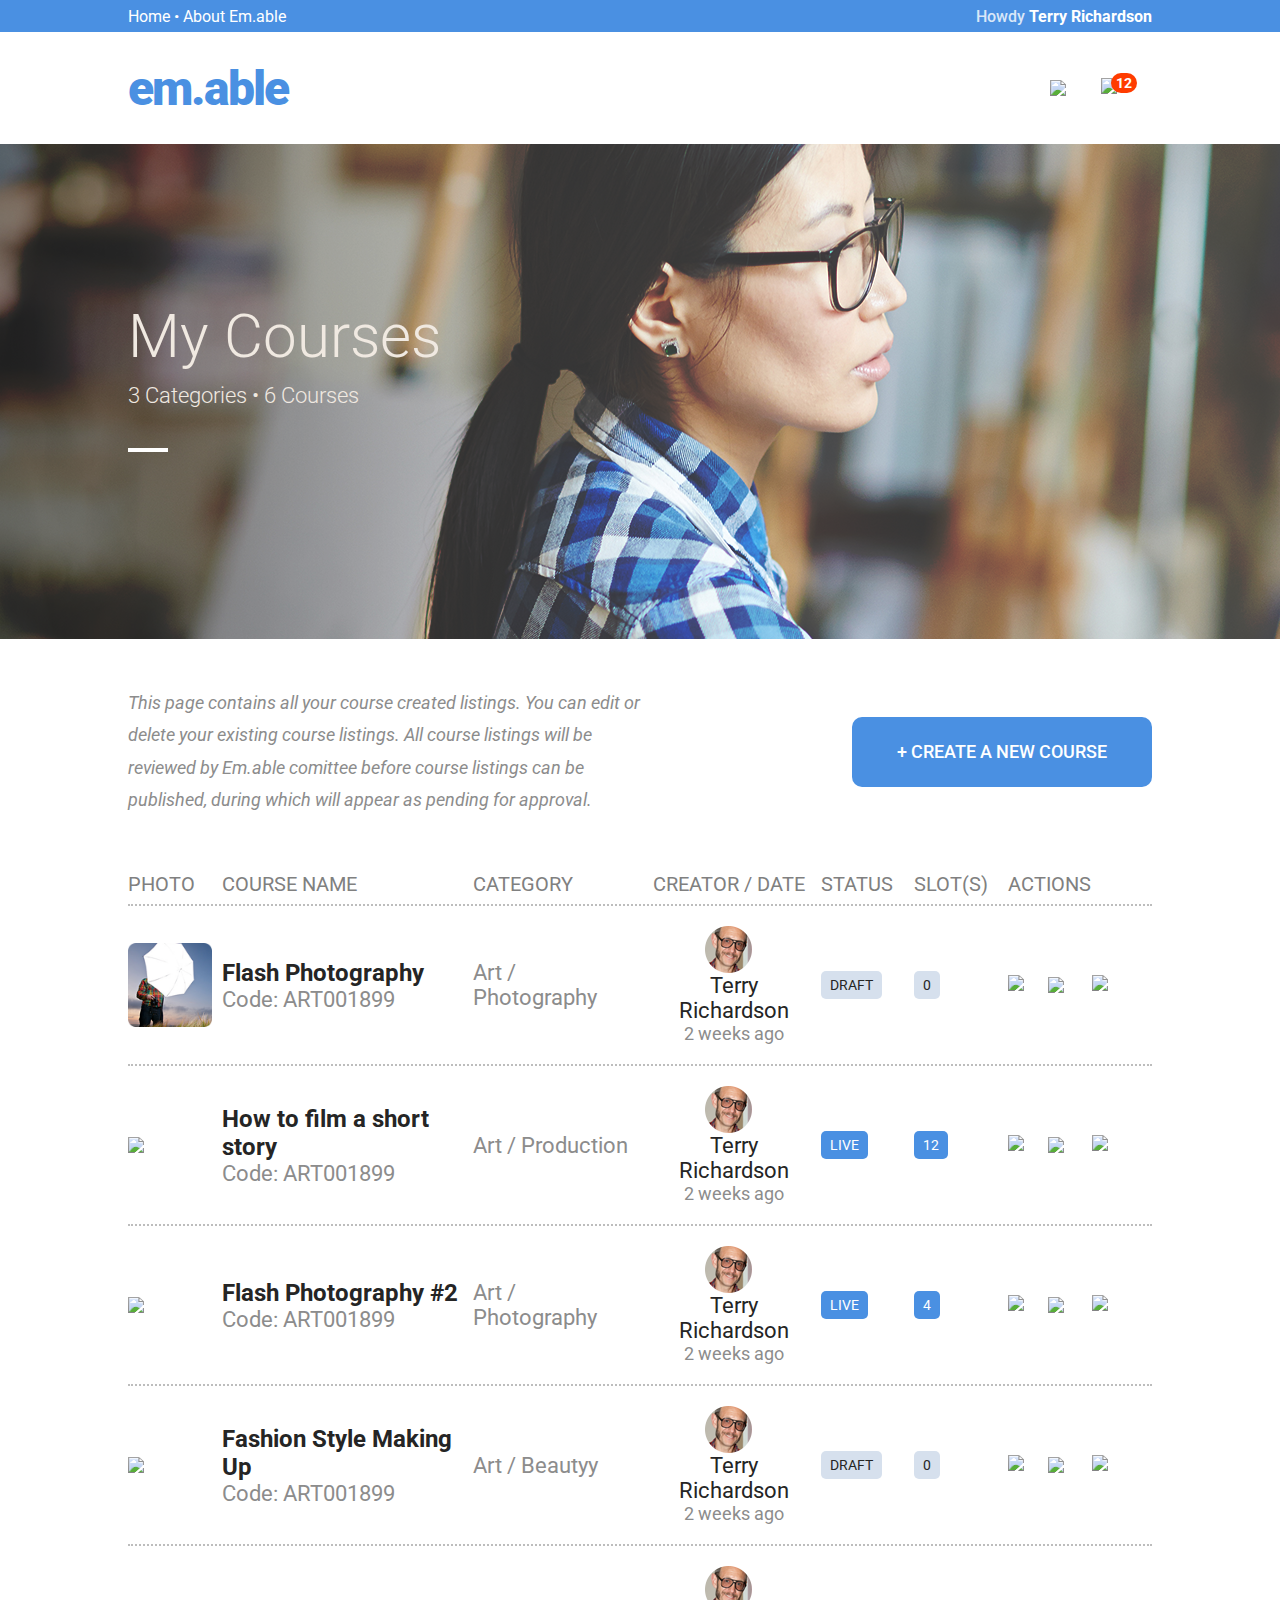
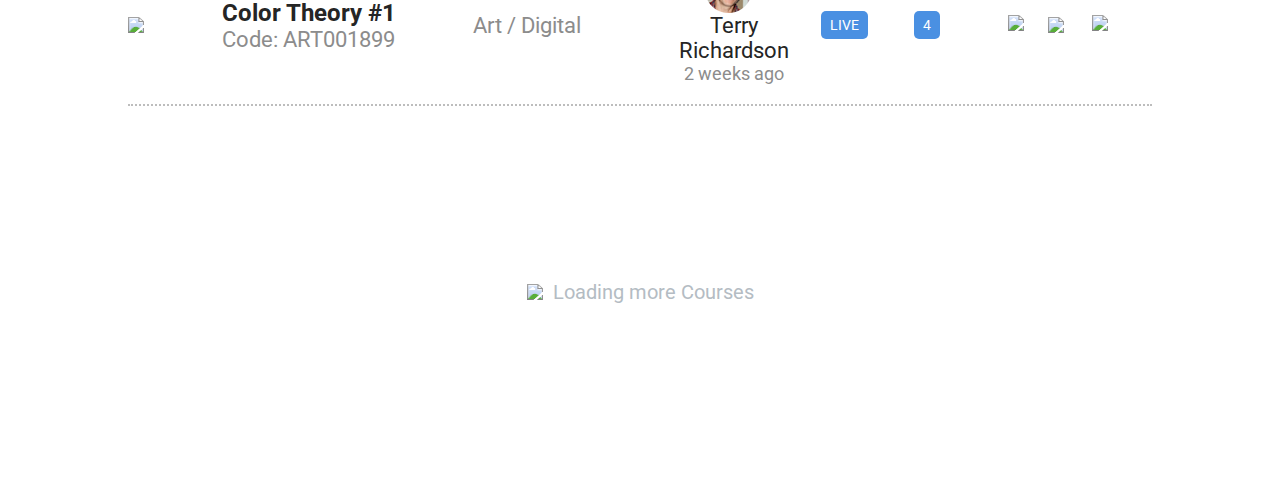
==== commit 0f4e8a41: "Finish responsive website" ====
--- a/index.html
+++ b/index.html
@@ -81,7 +81,7 @@
         </div>
         <div class="col-status"><span class="course-status">DRAFT</span></div>
         <div class="col-slot"><span class="course-slot">0</span></div>
-        <div class="col-action"><a href="#edit"><img class="course-action" id="btn-edit" src="./img/edit.svg"></a><img
+        <div class="col-action"><a href="#edit"><img class="course-action" id="btn-edit" src="./img/edit.svg"></a><img class="divide"
             src="img/divide.svg"><a href="#earse"><img class="course-action" id="btn-earse" src="./img/earse.svg"></a></div>
       </div>
       <div class="flex-row-table">
@@ -95,7 +95,7 @@
         </div>
         <div class="col-status"><span class="course-status active">LIVE</span></div>
         <div class="col-slot"><span class="course-slot active">12</span></div>
-        <div class="col-action"><a href="#edit"><img class="course-action" id="btn-edit" src="./img/edit.svg"></a><img
+        <div class="col-action"><a href="#edit"><img class="course-action" id="btn-edit" src="./img/edit.svg"></a><img class="divide"
             src="img/divide.svg"><a href="#earse"><img class="course-action" id="btn-earse" src="./img/earse.svg"></a></div>
       </div>
       <div class="flex-row-table">
@@ -109,7 +109,7 @@
         </div>
         <div class="col-status"><span class="course-status active">LIVE</span></div>
         <div class="col-slot"><span class="course-slot active">4</span></div>
-        <div class="col-action"><a href="#edit"><img class="course-action" id="btn-edit" src="./img/edit.svg"></a><img
+        <div class="col-action"><a href="#edit"><img class="course-action" id="btn-edit" src="./img/edit.svg"></a><img class="divide"
             src="img/divide.svg"><a href="#earse"><img class="course-action" id="btn-earse" src="./img/earse.svg"></a></div>
       </div>
       <div class="flex-row-table">
@@ -123,7 +123,7 @@
         </div>
         <div class="col-status"><span class="course-status">DRAFT</span></div>
         <div class="col-slot"><span class="course-slot">0</span></div>
-        <div class="col-action"><a href="#edit"><img class="course-action" id="btn-edit" src="./img/edit.svg"></a><img
+        <div class="col-action"><a href="#edit"><img class="course-action" id="btn-edit" src="./img/edit.svg"></a><img class="divide"
             src="img/divide.svg"><a href="#earse"><img class="course-action" id="btn-earse" src="./img/earse.svg"></a></div>
       </div>
       <div class="flex-row-table">
@@ -137,7 +137,7 @@
         </div>
         <div class="col-status"><span class="course-status active">LIVE</span></div>
         <div class="col-slot"><span class="course-slot active">4</span></div>
-        <div class="col-action"><a href="#edit"><img class="course-action" id="btn-edit" src="./img/edit.svg"></a><img
+        <div class="col-action"><a href="#edit"><img class="course-action" id="btn-edit" src="./img/edit.svg"></a><img class="divide"
             src="img/divide.svg"><a href="#earse"><img class="course-action" id="btn-earse" src="./img/earse.svg"></a></div>
       </div>
     </div>
--- a/style/style.css
+++ b/style/style.css
@@ -97,9 +97,7 @@
 }
 
 .btn-search,
-.btn-notification {
-   
-}
+.btn-notification {}
 
 .btn-notification {
     position: relative;
@@ -173,6 +171,7 @@
     line-height: 180%;
     font-style: italic;
     color: #8c8c8c;
+    font-size: 18px;
 }
 
 .info-create-right {
@@ -252,7 +251,7 @@
 
 .col-action {
     flex: 1 2 16.666%;
-    /* min-width: 50px; */
+    max-width: 134px;
 }
 
 .heading {
@@ -275,8 +274,15 @@
     color: #252525;
 }
 
+.course-code,
+.course-category {
+    color: #8c8c8c;
+    font-size: 22px;
+}
+
 .course-status,
 .course-slot {
+    font-size: 14px;
     border-radius: 5px;
     padding: 0.5vw 0.7vw;
     color: #252525;
@@ -299,21 +305,30 @@
 }
 
 .name-creator {
+    font-size: 22px;
     color: #252525;
 }
 
 .created-date {
     font-size: 18px;
+    color: #8c8c8c;
 }
 
 /* Style course status */
 .course-action {
-    margin: 10px;
     max-width: 100%;
 }
 
+#btn-edit {
+    margin-right: 24px;
+}
+
+#btn-earse {
+    margin-left: 28px;
+}
+
 .loading-more {
-    margin: 50px 0px;
+    margin: 174px 0px;
     display: flex;
     justify-content: center;
     align-items: center;
@@ -341,11 +356,15 @@
         flex-direction: column;
     }
 
-    .col-status,
+    .info-creator {
+        text-align: center;
+    }
+
+    /* .col-status,
     .col-slot {
         align-items: center;
         justify-content: center;
-    }
+    } */
 }
 
 @media (max-width:1184px) {
@@ -421,12 +440,25 @@
     .course-action {
         width: 50%;
     }
+
+    .loading-more {
+        margin: 50px 0px;
+    }
 }
 
 @media (max-width:411px) {
     .info-create-left {
         display: none;
     }
+
+    .create-course {
+        min-height: 0;
+    }
+
+    .flex-row-table:nth-child(even) {
+        background: #f9f9f9;
+    }
+
     .table * {
         font-size: 12px;
     }
@@ -435,6 +467,46 @@
         font-size: 10px;
     }
 
+    .info-create-right {
+        align-items: center;
+    }
+
+    .info-create-right .btn-create-course {
+        width: 250px;
+        height: 50px;
+        font-size: 16px;
+    }
+
+    .col-action {
+        display: none;
+    }
+    .col-slot {
+        justify-content: flex-end;
+    }
+    .col-status {
+        justify-content: center;
+    }
+    .info-creator {
+        text-align: left;
+    }
+    .course-status, .course-slot {
+        padding:5px 7px;
+    }
+    /* .divide {
+        display: none;
+    }
+
+    #btn-edit {
+        margin-right: 0px;
+    }
+
+    #btn-earse {
+        margin-left: 0px;
+    }
+    .col-status, .col-slot {
+        justify-content: center;
+        align-items: center;
+    } */
     /* .btn-search,
     .btn-notification {
         margin-left: 0;
@@ -443,13 +515,41 @@
     .menu-responsive {
         padding-left: 0;
     } */
-
     .menu .btn {
         justify-content: space-between;
     }
+}
+
+@media (max-width:320px) {
+    .info {
+        font-size: 11px;
+    }
+
+    .menu .logo {
+        font-size: 32px;
+    }
+
+    .btn img {
+        width: 24px;
+    }
+
+    .menu-responsive {
+        font-size: 24px;
+    }
 
     .number-notification {
-        left: 10px;
-        top: -10px;
+        font-size: 10px;
+    }
+
+    .title-course {
+        font-size: 32px;
+    }
+
+    .info-course {
+        font-size: 16px;
+    }
+
+    .line {
+        margin: 10px 0px;
     }
 }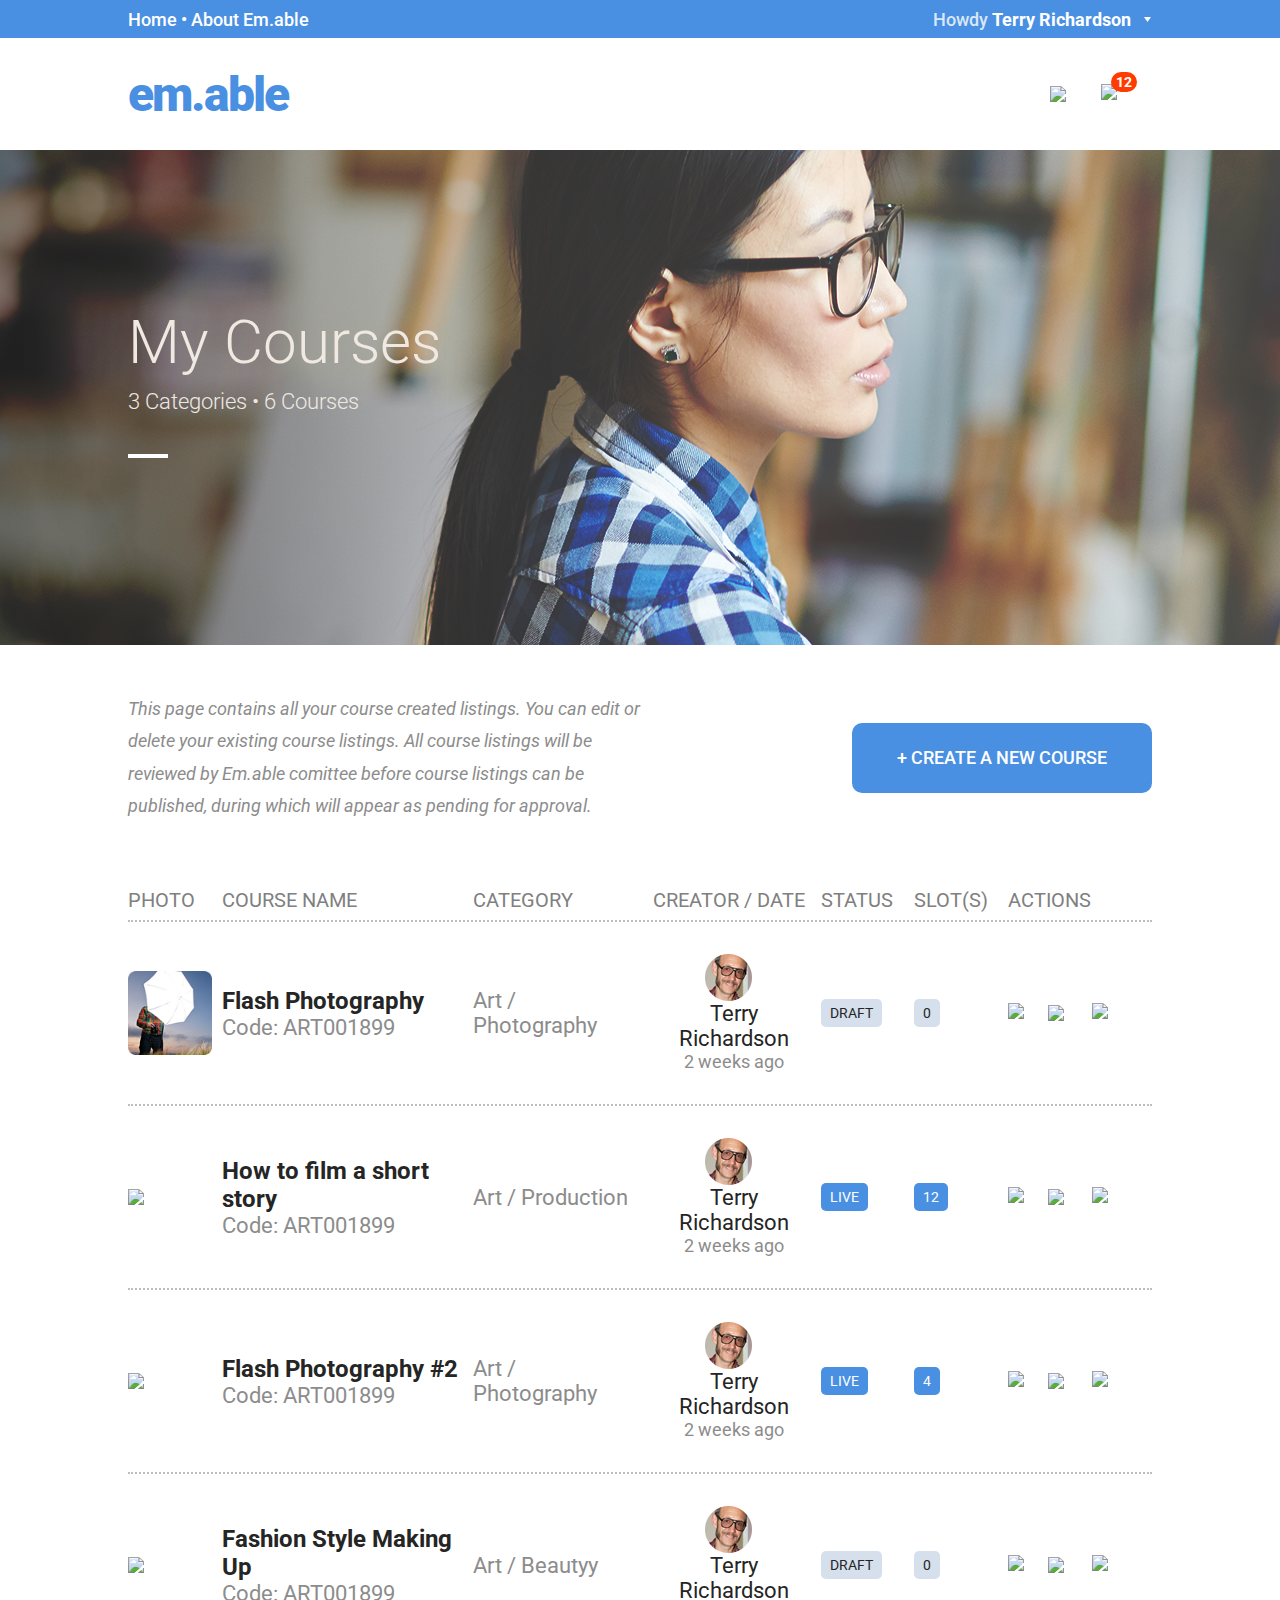
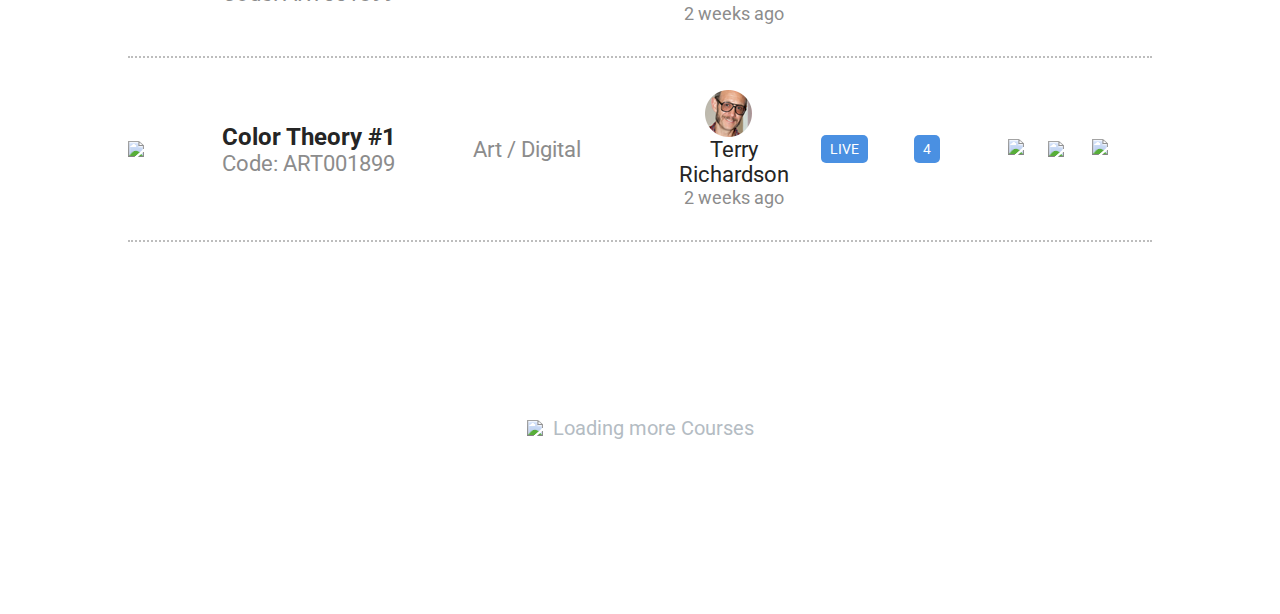
==== commit 05b03ffe: "Fixed info-top & menu navigation" ====
--- a/index.html
+++ b/index.html
@@ -21,7 +21,7 @@
       </div>
       <div class="info-right">
         <p><span class="hello">Howdy </span><span class="info-user">Terry Richardson </span>
-          <a class="info-more" href="#"><i class="fas fa-angle-down"></i></a></i>
+          <a class="info-more" href="#"><img src="/img/more.svg"></a></i>
         </p>
       </div>
     </div>
--- a/style/style.css
+++ b/style/style.css
@@ -9,7 +9,6 @@
 }
 
 .center {
-    min-width: 80vw;
     padding: 0 10vw;
 }
 
@@ -22,12 +21,16 @@
     flex-direction: row;
     justify-content: space-between;
     align-items: center;
-    height: 2em;
-}
-
+    height: 38px;
+    font-size:18px;
+    font-weight: 500;
+}
+.info-right p {
+    position: relative;
+    margin-right: 21px;
+}
 .info-right .hello {
     color: #d9e7f8;
-    font-weight: 500;
 }
 
 .info-right .info-user {
@@ -35,7 +38,11 @@
 }
 
 .info-right .info-more {
+    margin-left:11px;
     color: #ffffff;
+    position: absolute;
+    top:-4px;
+    right:-20px;
 }
 
 /*2. Style menu bar*/
@@ -55,6 +62,7 @@
     color: #4a90e2;
     font-size: 3em;
     margin-right: 40px;
+    cursor: pointer;
 }
 
 .menu .list-menu {
@@ -66,14 +74,17 @@
 }
 
 .menu-item {
-    margin-right: 2em;
+    margin-right: 52px;
     height: 100%;
     display: flex;
     align-items: center;
+    cursor: pointer;
 }
 
 .menu-item:hover {
-    border-bottom: #4a90e2 solid 3px;
+    -webkit-box-shadow:inset 0px -4px 0px 0px #4a90e2;
+    -moz-box-shadow:inset 0px -4px 0px 0px #4a90e2;
+    box-shadow:inset 0px -4px 0px 0px #4a90e2;
 }
 
 .menu-item a {
@@ -81,7 +92,9 @@
     color: #2c2c2c;
     font-weight: 500;
     display: flex;
-    min-height: 0em;
+    width: 100%;
+    height: 100%;
+    align-items: center;
 }
 
 .menu-item a:hover {
@@ -97,7 +110,9 @@
 }
 
 .btn-search,
-.btn-notification {}
+.btn-notification {
+    cursor: pointer;
+}
 
 .btn-notification {
     position: relative;
@@ -113,7 +128,7 @@
     font-weight: bold;
     border-radius: 10px;
     left: 10px;
-    top: -5px;
+    top: -12px;
     user-select: none;
 }
 
@@ -194,6 +209,7 @@
     font-weight: 500;
     font-size: 18px;
     border-style: none;
+    cursor: pointer;
 }
 
 /* Table flex */
@@ -211,8 +227,7 @@
 .col-action {
     display: flex;
     text-align: left;
-    padding-top: 20px;
-    padding-bottom: 20px;
+    padding: 32px 0px;  
     padding-right: 10px;
     justify-content: flex-start;
     align-items: center;
@@ -257,7 +272,7 @@
 .heading {
     font-size: 20px;
     text-align: left;
-    padding: 8px 8px 8px 0px;
+    padding: 18px 18px 8px 0px;
     color: #808080;
     font-weight: 400;
     padding-right: 10px;
@@ -447,6 +462,9 @@
 }
 
 @media (max-width:411px) {
+    .center {
+        padding: 0 5vw;
+    }
     .info-create-left {
         display: none;
     }
@@ -480,18 +498,24 @@
     .col-action {
         display: none;
     }
+
     .col-slot {
         justify-content: flex-end;
     }
+
     .col-status {
         justify-content: center;
     }
+
     .info-creator {
         text-align: left;
     }
-    .course-status, .course-slot {
-        padding:5px 7px;
-    }
+
+    .course-status,
+    .course-slot {
+        padding: 5px 7px;
+    }
+
     /* .divide {
         display: none;
     }
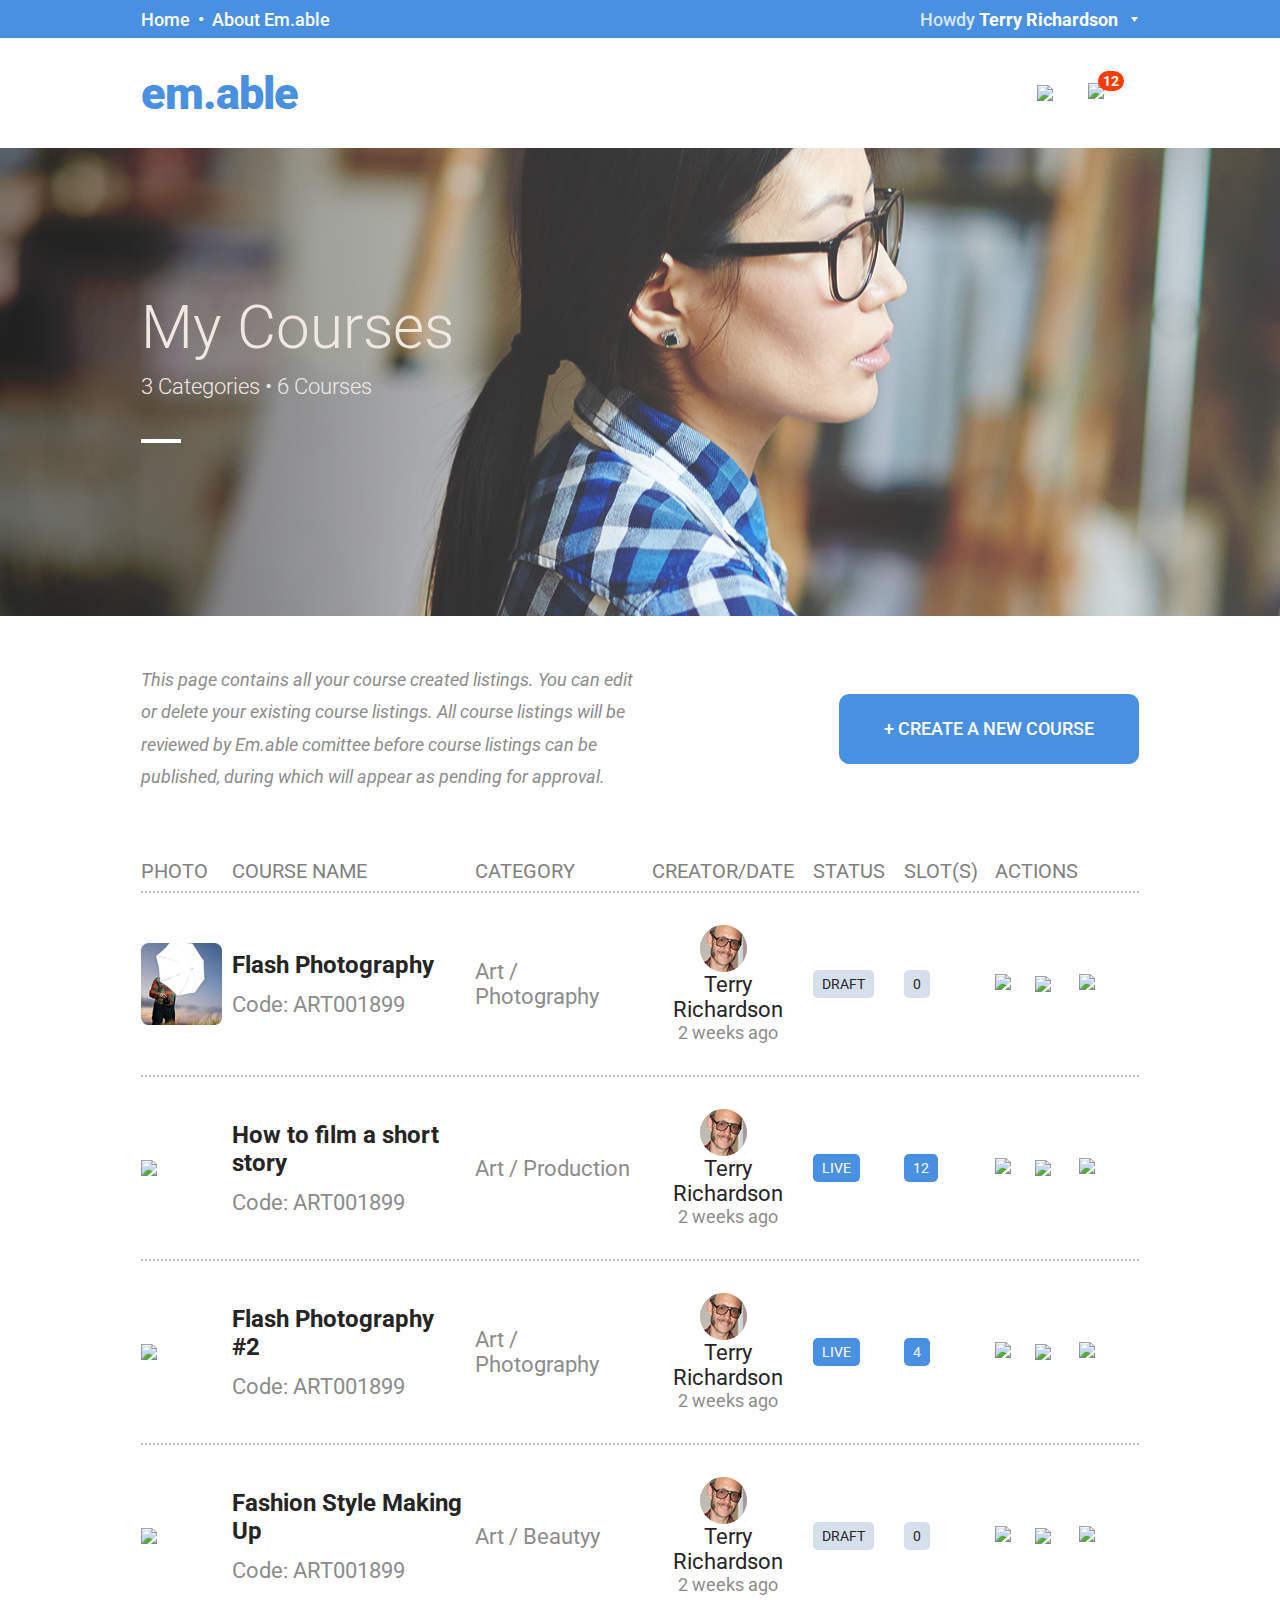
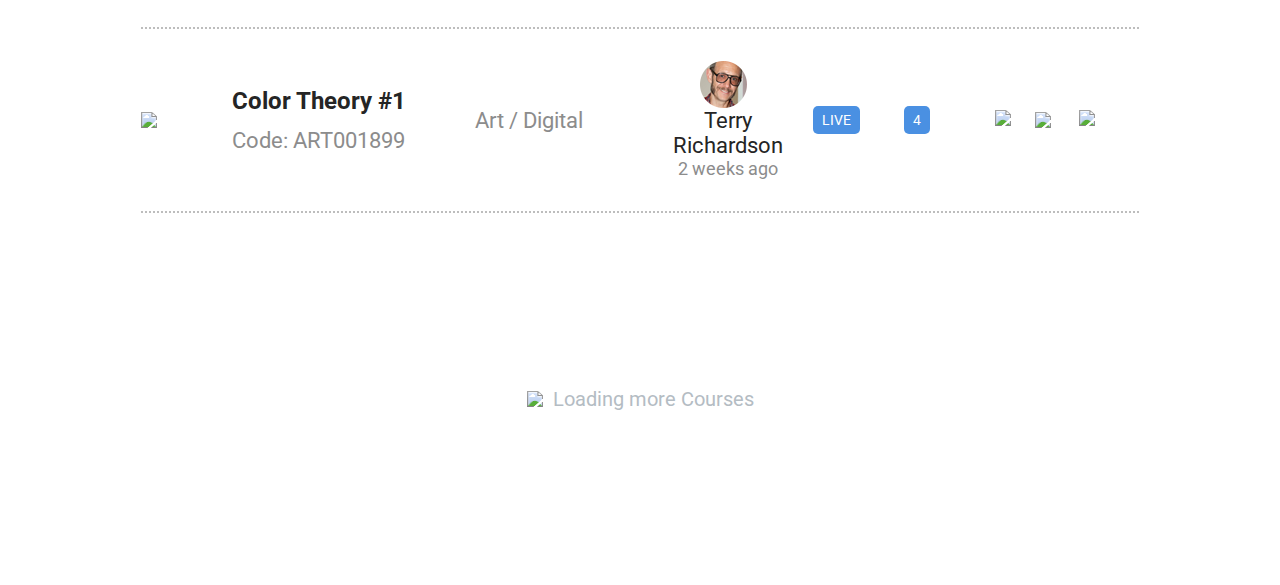
==== commit 6b8e1ca6: "Fixed margin and padding .table, .center" ====
--- a/index.html
+++ b/index.html
@@ -17,7 +17,7 @@
   <div class="top">
     <div class="info center">
       <div class="info-left">
-        <p>Home • About Em.able</p>
+        <p>Home &nbsp;•&nbsp; About Em.able</p>
       </div>
       <div class="info-right">
         <p><span class="hello">Howdy </span><span class="info-user">Terry Richardson </span>
@@ -65,7 +65,7 @@
         <div class="col-photo heading">PHOTO</div>
         <div class="col-course-name heading">COURSE NAME</div>
         <div class="col-category heading">CATEGORY</div>
-        <div class="col-creator-and-date heading">CREATOR / DATE</div>
+        <div class="col-creator-and-date heading">CREATOR/DATE</div>
         <div class="col-status heading">STATUS</div>
         <div class="col-slot heading">SLOT(S)</div>
         <div class="col-action heading">ACTIONS</div>
--- a/style/style.css
+++ b/style/style.css
@@ -9,7 +9,7 @@
 }
 
 .center {
-    padding: 0 10vw;
+    padding: 0 11vw;
 }
 
 /* Style top (information & menu bar)*/
@@ -22,13 +22,15 @@
     justify-content: space-between;
     align-items: center;
     height: 38px;
-    font-size:18px;
+    font-size: 18px;
     font-weight: 500;
 }
+
 .info-right p {
     position: relative;
     margin-right: 21px;
 }
+
 .info-right .hello {
     color: #d9e7f8;
 }
@@ -38,17 +40,17 @@
 }
 
 .info-right .info-more {
-    margin-left:11px;
+    margin-left: 11px;
     color: #ffffff;
     position: absolute;
-    top:-4px;
-    right:-20px;
+    top: -4px;
+    right: -20px;
 }
 
 /*2. Style menu bar*/
 .menu {
     display: flex;
-    height: 7em;
+    height: 110px;
     background-color: #ffffff;
     justify-content: center;
     align-items: center;
@@ -58,10 +60,10 @@
 .menu .logo {
     flex: 1;
     font-weight: 900;
-    letter-spacing: -2px;
+    letter-spacing: -1px;
     color: #4a90e2;
-    font-size: 3em;
-    margin-right: 40px;
+    font-size: 45px;
+    margin-right: 46px;
     cursor: pointer;
 }
 
@@ -82,9 +84,9 @@
 }
 
 .menu-item:hover {
-    -webkit-box-shadow:inset 0px -4px 0px 0px #4a90e2;
-    -moz-box-shadow:inset 0px -4px 0px 0px #4a90e2;
-    box-shadow:inset 0px -4px 0px 0px #4a90e2;
+    -webkit-box-shadow: inset 0px -4px 0px 0px #4a90e2;
+    -moz-box-shadow: inset 0px -4px 0px 0px #4a90e2;
+    box-shadow: inset 0px -4px 0px 0px #4a90e2;
 }
 
 .menu-item a {
@@ -145,7 +147,7 @@
     background-position: center;
     background-repeat: no-repeat;
     background-size: auto;
-    height: 55vh;
+    height: 52vh;
     color: #f0e9e1;
     display: flex;
     flex-direction: column;
@@ -227,7 +229,7 @@
 .col-action {
     display: flex;
     text-align: left;
-    padding: 32px 0px;  
+    padding: 32px 0px;
     padding-right: 10px;
     justify-content: flex-start;
     align-items: center;
@@ -294,6 +296,9 @@
     color: #8c8c8c;
     font-size: 22px;
 }
+.course-code {
+    margin-top:1vw;
+}
 
 .course-status,
 .course-slot {
@@ -325,6 +330,7 @@
 }
 
 .created-date {
+    padding-top:13px;
     font-size: 18px;
     color: #8c8c8c;
 }
@@ -433,6 +439,11 @@
         font-size: 12px;
     }
 
+    .info-more {
+        top: -2px !important;
+        right: -20px !important;
+    }
+
     .info-create-left {
         font-size: 14px;
     }
@@ -465,6 +476,7 @@
     .center {
         padding: 0 5vw;
     }
+
     .info-create-left {
         display: none;
     }
@@ -473,9 +485,9 @@
         min-height: 0;
     }
 
-    .flex-row-table:nth-child(even) {
+    /* .flex-row-table:nth-child(even) {
         background: #f9f9f9;
-    }
+    } */
 
     .table * {
         font-size: 12px;
@@ -566,11 +578,11 @@
     }
 
     .title-course {
-        font-size: 32px;
+        font-size: 40px;
     }
 
     .info-course {
-        font-size: 16px;
+        font-size: 24px;
     }
 
     .line {
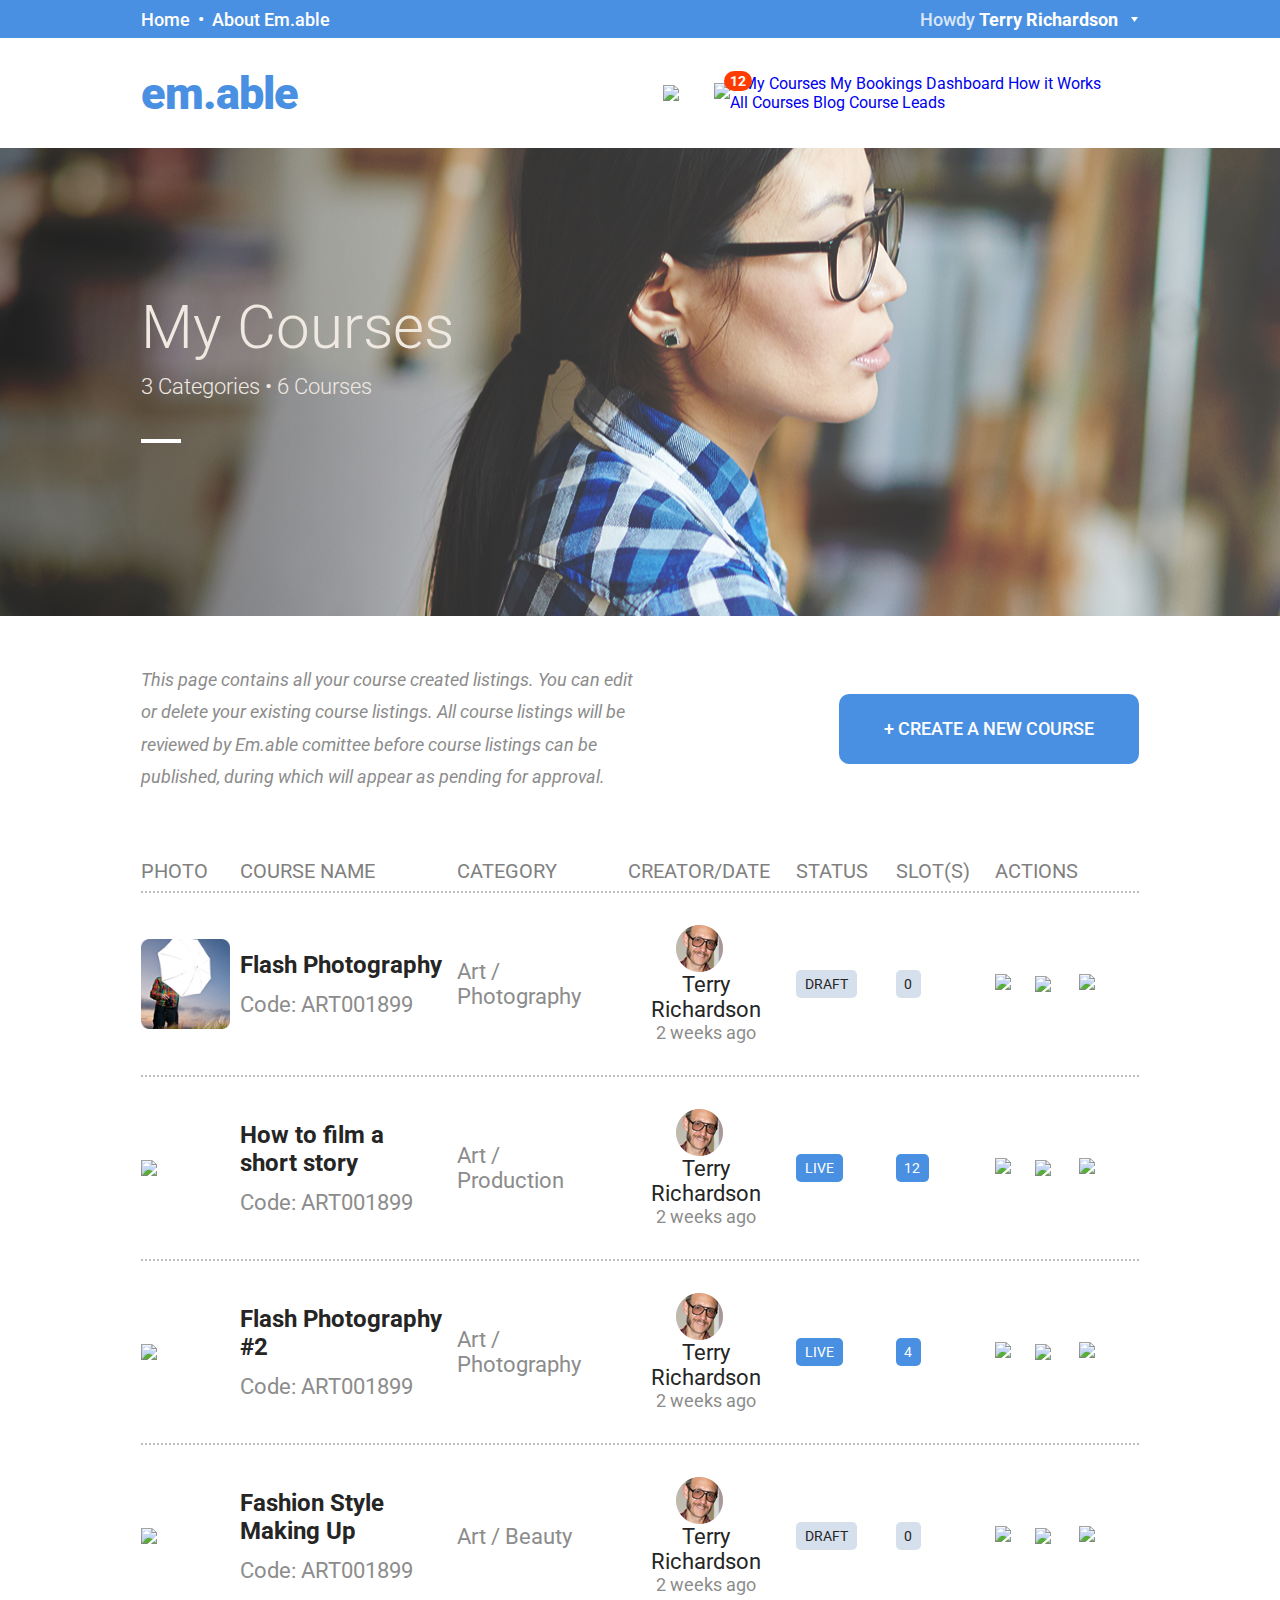
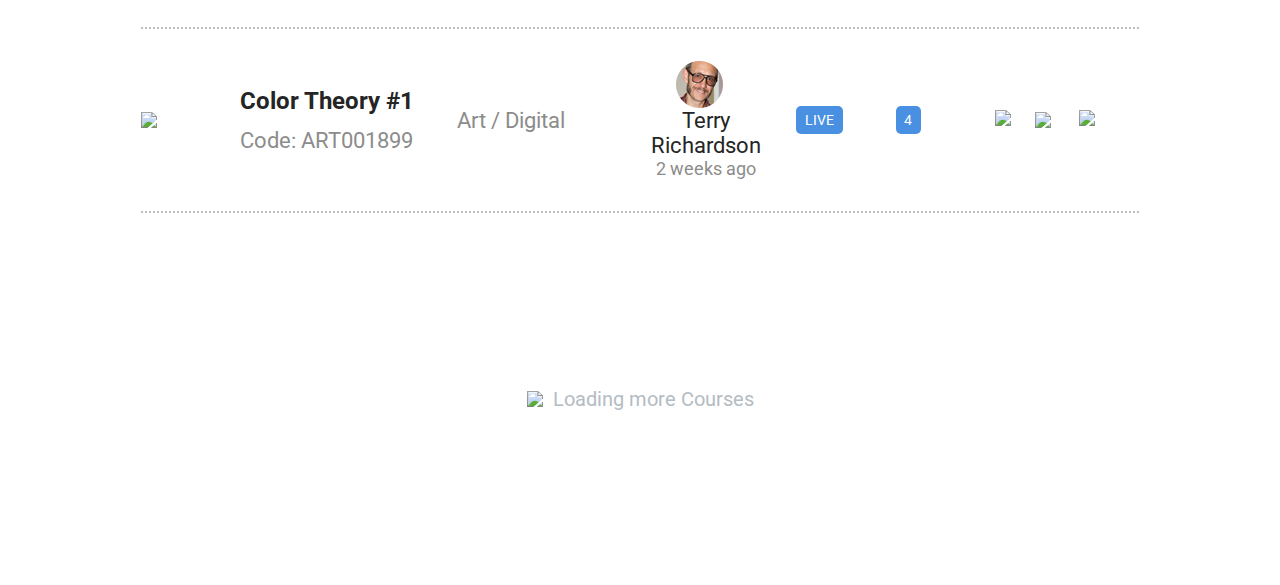
==== commit ccee6ad1: "add link to My Course & My Bookings that switch from list and card" ====
--- a/index.html
+++ b/index.html
@@ -10,11 +10,11 @@
     crossorigin="anonymous">
   <link href="https://fonts.googleapis.com/css?family=Roboto:300,400,500,700,900" rel="stylesheet">
   <link rel="stylesheet" href="./style/style.css">
-  <link rel="import" href="top.html">
+  <link rel="stylesheet" href="./style/style-list.css">
 </head>
 
 <body>
-  <div class="top">
+  <header class="top">
     <div class="info center">
       <div class="info-left">
         <p>Home &nbsp;•&nbsp; About Em.able</p>
@@ -28,8 +28,8 @@
     <nav class="menu center">
       <div class="logo"><span>em.able</span></div>
       <ul class="list-menu">
-        <li class="menu-item"><a href="#">My Courses</a></li>
-        <li class="menu-item"><a href="#">My Bookings</a></li>
+          <li class="menu-item"><a href="./index.html">My Courses</a></li>
+          <li class="menu-item"><a href="./listing-card.html">My Bookings</a></li>
         <li class="menu-item"><a href="#">Dashboard</a></li>
         <li class="menu-item"><a href="#">How it Works</a></li>
         <li class="menu-item"><a href="#">All Courses</a></li>
@@ -42,10 +42,20 @@
           <img src="img/notification.svg">
           <span class="number-notification">12</span>
         </div>
-        <i class="fas fa-bars menu-responsive"></i>
+        <div id="mySidenav" class="sidenav">
+          <a href="javascript:void(0)" class="closebtn" onclick="closeNav()">&times;</a>
+          <a href="./index.html">My Courses</a>
+          <a href="./listing-card.html">My Bookings</a>
+          <a href="#">Dashboard</a>
+          <a href="#">How it Works</a>
+          <a href="#">All Courses</a>
+          <a href="#">Blog</a>
+          <a href="#">Course Leads</a>
+        </div>
+        <span onclick="openNav()"><i class="fas fa-bars menu-responsive"></i></span>
       </div>
     </nav>
-  </div>
+  </header>
   <section class="banner center">
     <h1 class="title-course">My Courses</h1>
     <p class="info-course">3 Categories • 6 Courses</p>
@@ -81,8 +91,8 @@
         </div>
         <div class="col-status"><span class="course-status">DRAFT</span></div>
         <div class="col-slot"><span class="course-slot">0</span></div>
-        <div class="col-action"><a href="#edit"><img class="course-action" id="btn-edit" src="./img/edit.svg"></a><img class="divide"
-            src="img/divide.svg"><a href="#earse"><img class="course-action" id="btn-earse" src="./img/earse.svg"></a></div>
+        <div class="col-action"><a href="#edit"><img class="course-action" id="btn-edit" src="./img/edit.svg"></a><img
+            class="divide" src="img/divide.svg"><a href="#earse"><img class="course-action" id="btn-earse" src="./img/earse.svg"></a></div>
       </div>
       <div class="flex-row-table">
         <div class="col-photo"><img src="./img/photo-course-02.png"></div>
@@ -95,8 +105,8 @@
         </div>
         <div class="col-status"><span class="course-status active">LIVE</span></div>
         <div class="col-slot"><span class="course-slot active">12</span></div>
-        <div class="col-action"><a href="#edit"><img class="course-action" id="btn-edit" src="./img/edit.svg"></a><img class="divide"
-            src="img/divide.svg"><a href="#earse"><img class="course-action" id="btn-earse" src="./img/earse.svg"></a></div>
+        <div class="col-action"><a href="#edit"><img class="course-action" id="btn-edit" src="./img/edit.svg"></a><img
+            class="divide" src="img/divide.svg"><a href="#earse"><img class="course-action" id="btn-earse" src="./img/earse.svg"></a></div>
       </div>
       <div class="flex-row-table">
         <div class="col-photo"><img src="./img/photo-course-03.png"></div>
@@ -109,22 +119,22 @@
         </div>
         <div class="col-status"><span class="course-status active">LIVE</span></div>
         <div class="col-slot"><span class="course-slot active">4</span></div>
-        <div class="col-action"><a href="#edit"><img class="course-action" id="btn-edit" src="./img/edit.svg"></a><img class="divide"
-            src="img/divide.svg"><a href="#earse"><img class="course-action" id="btn-earse" src="./img/earse.svg"></a></div>
+        <div class="col-action"><a href="#edit"><img class="course-action" id="btn-edit" src="./img/edit.svg"></a><img
+            class="divide" src="img/divide.svg"><a href="#earse"><img class="course-action" id="btn-earse" src="./img/earse.svg"></a></div>
       </div>
       <div class="flex-row-table">
         <div class="col-photo"><img src="./img/photo-course-04.png"></div>
         <div class="col-course-name"><span class="course-name">Fashion Style Making Up</span><span class="course-code">Code:
             ART001899</span></div>
-        <div class="col-category"><span class="course-category">Art / Beautyy</span></div>
+        <div class="col-category"><span class="course-category">Art / Beauty</span></div>
         <div class="col-creator-and-date"><img class="avatar-creator" src="img/avatar-creator.png">
           <p class="info-creator"><span class="name-creator">Terry Richardson</span><br><span class="created-date">2
               weeks ago</span></p>
         </div>
         <div class="col-status"><span class="course-status">DRAFT</span></div>
         <div class="col-slot"><span class="course-slot">0</span></div>
-        <div class="col-action"><a href="#edit"><img class="course-action" id="btn-edit" src="./img/edit.svg"></a><img class="divide"
-            src="img/divide.svg"><a href="#earse"><img class="course-action" id="btn-earse" src="./img/earse.svg"></a></div>
+        <div class="col-action"><a href="#edit"><img class="course-action" id="btn-edit" src="./img/edit.svg"></a><img
+            class="divide" src="img/divide.svg"><a href="#earse"><img class="course-action" id="btn-earse" src="./img/earse.svg"></a></div>
       </div>
       <div class="flex-row-table">
         <div class="col-photo"><img src="./img/photo-course-05.png"></div>
@@ -137,12 +147,23 @@
         </div>
         <div class="col-status"><span class="course-status active">LIVE</span></div>
         <div class="col-slot"><span class="course-slot active">4</span></div>
-        <div class="col-action"><a href="#edit"><img class="course-action" id="btn-edit" src="./img/edit.svg"></a><img class="divide"
-            src="img/divide.svg"><a href="#earse"><img class="course-action" id="btn-earse" src="./img/earse.svg"></a></div>
+        <div class="col-action"><a href="#edit"><img class="course-action" id="btn-edit" src="./img/edit.svg"></a><img
+            class="divide" src="img/divide.svg"><a href="#earse"><img class="course-action" id="btn-earse" src="./img/earse.svg"></a></div>
       </div>
     </div>
   </section>
   <p class="loading-more center"><img src="./img/loading.svg"> Loading more Courses</p>
+  <script>
+    /* Open the sidenav */
+    function openNav() {
+      document.getElementById("mySidenav").style.width = "100%";
+    }
+
+    /* Close/hide the sidenav */
+    function closeNav() {
+      document.getElementById("mySidenav").style.width = "0";
+    }
+  </script>
 </body>
 
 </html>--- a/style/style.css
+++ b/style/style.css
@@ -123,7 +123,7 @@
 
 .number-notification {
     background-color: #ff3c00;
-    padding: 2px 5px;
+    padding: 2px 6px;
     position: absolute;
     color: #ffffff;
     font-size: 14px;
@@ -240,14 +240,14 @@
 }
 
 .col-course-name {
-    flex: 1 3 25%;
+    flex: 1 3 20%;
     flex-direction: column;
     justify-content: center;
     align-items: flex-start;
 }
 
 .col-category {
-    flex: 1 2 16.666%;
+    flex: 1 2 14%;
     /* min-width: 100px; */
 }
 
@@ -321,7 +321,7 @@
 }
 
 .info-creator {
-    margin-left: 10px;
+    margin-left: 14px;
 }
 
 .name-creator {
